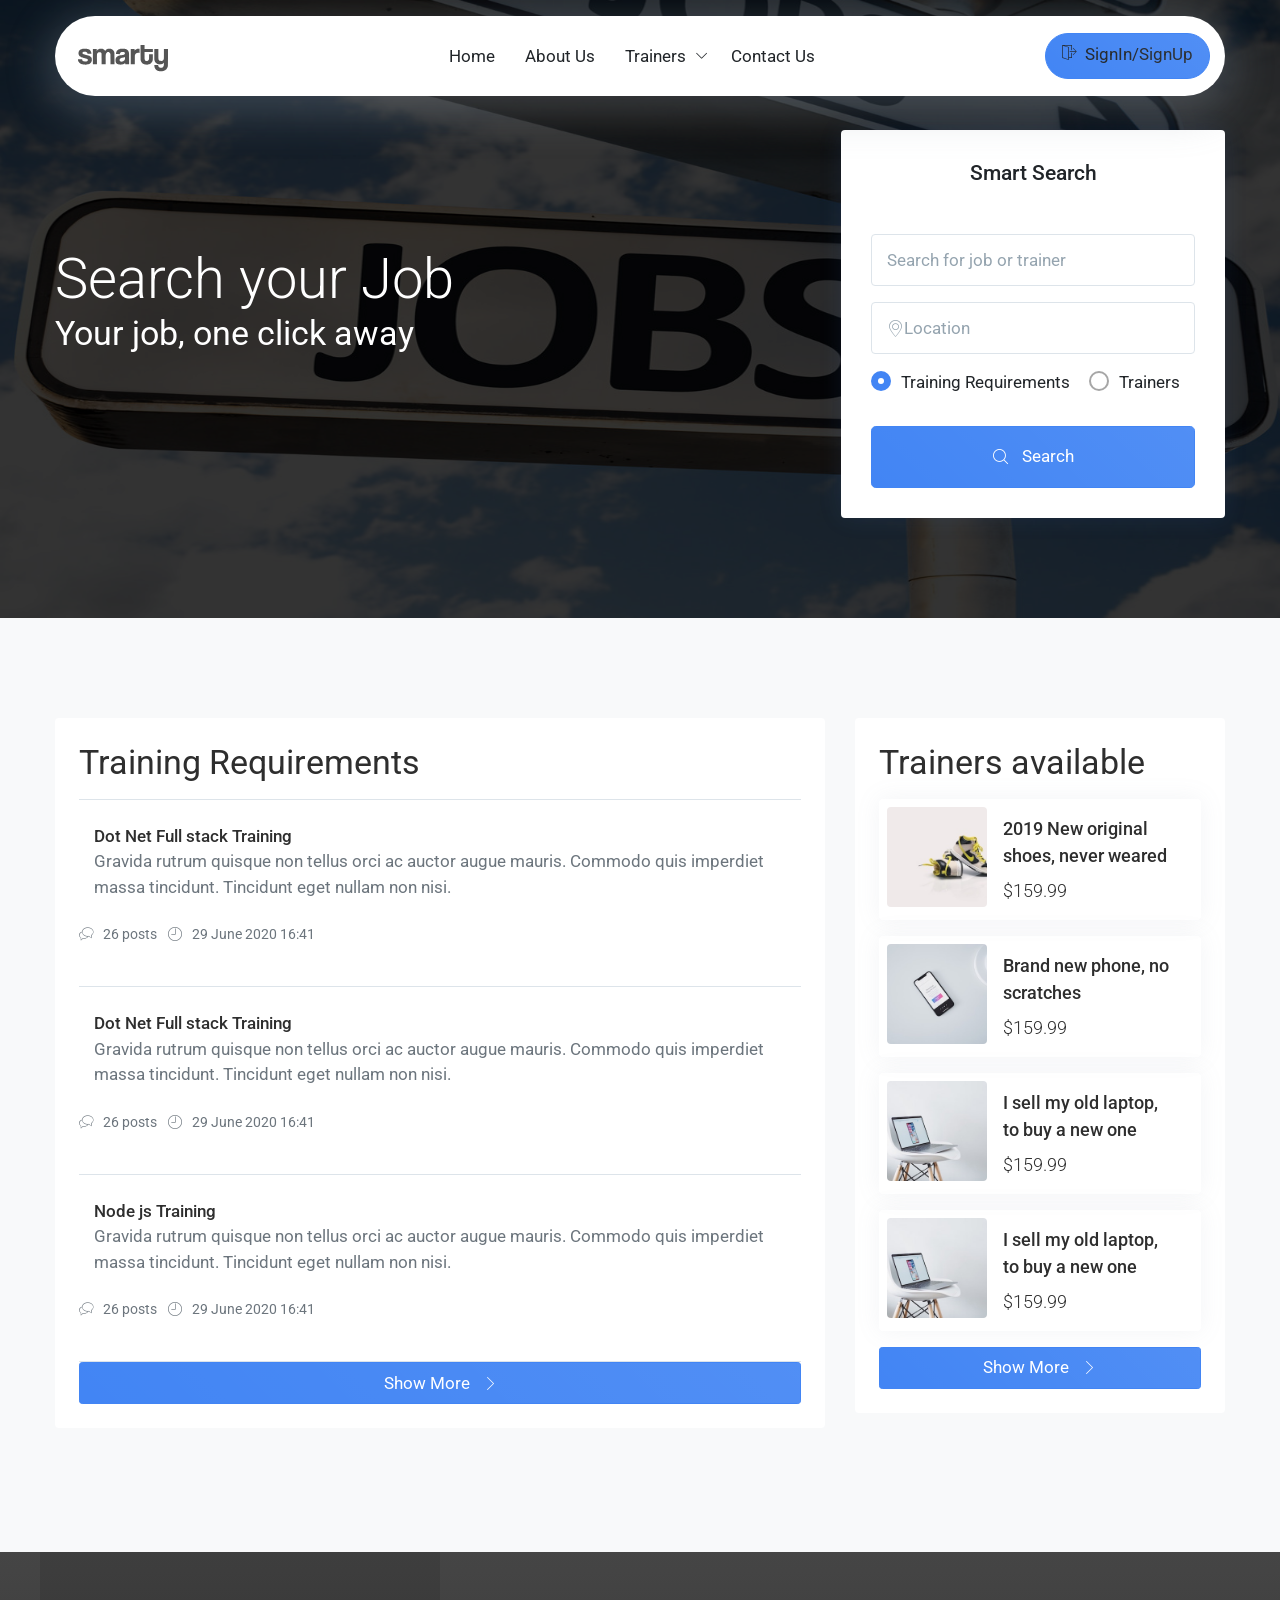
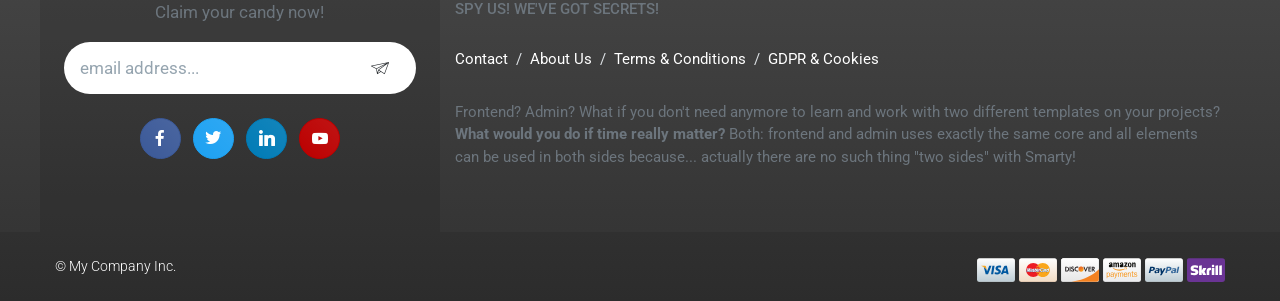
==== index.html @ b970d217 "First commit" ====
<!doctype html>
<html lang="en" xmlns="http://www.w3.org/1999/xhtml">
	<head>
		<title>Job_Portal</title>
		<meta name="description" content="...">

        <meta name="viewport" content="width=device-width, maximum-scale=5, initial-scale=1, user-scalable=0">
        <!--[if IE]><meta http-equiv='X-UA-Compatible' content='IE=edge,chrome=1'><![endif]-->

        <!-- up to 10% speed up for external res -->
        <link rel="dns-prefetch" href="https://fonts.googleapis.com/">
        <link rel="dns-prefetch" href="https://fonts.gstatic.com/">
        <link rel="preconnect" href="https://fonts.googleapis.com/">
        <link rel="preconnect" href="https://fonts.gstatic.com/">
        <!-- preloading icon font is helping to speed up a little bit -->
        <link rel="preload" href="assets/fonts/flaticon/Flaticon.woff2" as="font" type="font/woff2" crossorigin>

        <link rel="stylesheet" href="assets/css/core.min.css">
        <link rel="stylesheet" href="assets/css/vendor_bundle.min.css">
        <link rel="stylesheet" href="https://fonts.googleapis.com/css?family=Roboto:300,400,500,700&amp;display=swap">

		<!-- favicon -->
		<link rel="shortcut icon" href="favicon.ico">
		<link rel="apple-touch-icon" href="demo.files/logo/icon_512x512.png">

		<link rel="manifest" href="assets/images/manifest/manifest.json">
		<meta name="theme-color" content="#377dff">

		<!-- custom css  -->
		<link rel="stylesheet" href="style.css">

	</head>
	<body>
		<div id="wrapper">
					<!-- HEADER -->
					<header id="header" class="container position-relative shadow-xs">
						<div class="ml--15 mr--15 pl--15 pr--15 mt-3 row-pill position-absolute bg-white rounded left-0 right-0 shadow-xlg">

 							<!-- NAVBAR ---->
							<div class=" position-relative">
			
								<nav class="navbar navbar-expand-lg navbar-light justify-content-lg-between justify-content-md-inherit">
			
									<div class="align-items-start">
			
										<!-- mobile menu button : show -->
										<button class="navbar-toggler" type="button" data-toggle="collapse" data-target="#navbarMainNav" aria-controls="navbarMainNav" aria-expanded="false" aria-label="Toggle navigation">
											<svg width="25" viewBox="0 0 20 20">
												<path d="M 19.9876 1.998 L -0.0108 1.998 L -0.0108 -0.0019 L 19.9876 -0.0019 L 19.9876 1.998 Z"></path>
												<path d="M 19.9876 7.9979 L -0.0108 7.9979 L -0.0108 5.9979 L 19.9876 5.9979 L 19.9876 7.9979 Z"></path>
												<path d="M 19.9876 13.9977 L -0.0108 13.9977 L -0.0108 11.9978 L 19.9876 11.9978 L 19.9876 13.9977 Z"></path>
												<path d="M 19.9876 19.9976 L -0.0108 19.9976 L -0.0108 17.9976 L 19.9876 17.9976 L 19.9876 19.9976 Z"></path>
											</svg>
										</button>
										
								
			
										<!-- 
											Logo : height: 70px max
										-->
										<a class="navbar-brand pl-2" href="index.html">
											<img src="assets/images/logo/logo_dark.svg" width="90" height="70" alt="...">
										</a>
			
									</div>
			
			
			
			
									<!-- Menu -->
									<div class="collapse navbar-collapse navbar-animate-fadein justify-content-center" id="navbarMainNav">
			
			
										<!-- MOBILE MENU NAVBAR -->
										<div class="navbar-xs d-none"><!-- .sticky-top -->
			
											<!-- mobile menu button : close -->
											<button class="navbar-toggler pt-0" type="button" data-toggle="collapse" data-target="#navbarMainNav" aria-controls="navbarMainNav" aria-expanded="false" aria-label="Toggle navigation">
												<svg width="20" viewBox="0 0 20 20">
													<path d="M 20.7895 0.977 L 19.3752 -0.4364 L 10.081 8.8522 L 0.7869 -0.4364 L -0.6274 0.977 L 8.6668 10.2656 L -0.6274 19.5542 L 0.7869 20.9676 L 10.081 11.679 L 19.3752 20.9676 L 20.7895 19.5542 L 11.4953 10.2656 L 20.7895 0.977 Z"></path>
												</svg>
											</button>
			
											<!-- 
												Mobile Menu Logo 
												Logo : height: 70px max
											-->
											<a class="navbar-brand" href="index.html">
												<img src="assets/images/logo/logo_dark.svg" width="110" height="70" alt="...">
											</a>
										
											

										
										
			
										</div>
										<!-- /MOBILE MENU NAVBAR -->
			
			
			
										<!-- NAVIGATION -->
										<ul class="navbar-nav">
			
											<!-- home -->
											<li class="nav-item">
			
												<a class="nav-link" href="index.html">
													Home
												</a>
			
											</li>
			
											<!-- about -->
											<li class="nav-item">
			
												<a class="nav-link" href="niche.realestate-about.html">
													About Us
												</a>
			
											</li>
			
											<!-- pages -->
											<li class="nav-item dropdown">
			
												<a class="nav-link dropdown-toggle" href="#" data-toggle="dropdown" aria-haspopup="true" aria-expanded="false" id="mainNavFeatures">
													Trainers
												</a>
			
												<ul class="dropdown-menu dropdown-menu-clean dropdown-menu-hover" aria-labelledby="mainNavFeatures">
			
													<li class="dropdown-item">
														<a class="dropdown-link" href="niche.realestate-category.html">Category</a>
													</li>
			
													<li class="dropdown-item">
														<a class="dropdown-link" href="niche.realestate-item.html">Property View</a>
													</li>
			
												</ul>
			
											</li>
			
			
											<!-- about -->
											<li class="nav-item">
			
												<a class="nav-link" href="niche.realestate-contact.html">
													Contact Us
												</a>
			
											</li>
			
			
											<!-- social : mobile only (d-block d-sm-none)
											<li class="nav-item d-block d-sm-none text-center mb-4">
			
												<h3 class="h6 text-muted">Follow Us</h3>
			
												<a href="#!" class="btn btn-sm btn-facebook transition-hover-top mb-2 rounded-circle text-white" rel="noopener">
													<i class="fi fi-social-facebook"></i> 
												</a>
			
												<a href="#!" class="btn btn-sm btn-twitter transition-hover-top mb-2 rounded-circle text-white" rel="noopener">
													<i class="fi fi-social-twitter"></i> 
												</a>
			
												<a href="#!" class="btn btn-sm btn-linkedin transition-hover-top mb-2 rounded-circle text-white" rel="noopener">
													<i class="fi fi-social-linkedin"></i> 
												</a>
			
												<a href="#!" class="btn btn-sm btn-youtube transition-hover-top mb-2 rounded-circle text-white" rel="noopener">
													<i class="fi fi-social-youtube"></i> 
												</a>
			
											</li> -->
			
			
										</ul>
										<!-- /NAVIGATION -->
			
			
									</div>
								
									<ul class=" list-unstyled mb-0  d-flex align-items-end " id="asdf">
			
										<li class="nav-item dropdown">
								
												<a class="nav-link dropdown-toggle btn btn-sm btn-pill btn-primary  d-none d-lg-inline-block d-md-inline-block " type="button" data-toggle="dropdown"  aria-haspopup="true" aria-expanded="false"  id="loginorRegisterFeatures" >
													<span class="group-icon">
														<i class="fi fi-exit mr-2 pb-1 fs--15"></i>SignIn/SignUp

													</span> 	
												</a>
			
												<ul class="dropdown-menu dropdown-menu-invert  dropdown-menu-clean" aria-labelledby="loginorRegisterFeatures" >
			
													<li class="dropdown-item">
														<a class="dropdown-link js-ajax-modal" href="#"	data-href="_ajax/modal_signin_md.html"
														data-ajax-modal-size="modal-md"
														data-ajax-modal-centered="true"
														data-ajax-modal-backdrop="static">
														Login As Trainer</a>
													</li>
													<li class="dropdown-item">
														<a class="dropdown-link js-ajax-modal" href="#"	data-href="_ajax/modal_signin_md.html"
														data-ajax-modal-size="modal-md"
														data-ajax-modal-centered="true"
														data-ajax-modal-backdrop="static">
														Login </a>
													</li>
													<li class="dropdown-item">
														<a class="dropdown-link js-ajax-modal" href="#"	data-href="_ajax/modal_signin_md.html"
														data-ajax-modal-size="modal-md"
														data-ajax-modal-centered="true"
														data-ajax-modal-backdrop="static">
														Register</a>
													</li>
													<li class="dropdown-item">
														<a class="dropdown-link js-ajax-modal" href="#"	data-href="_ajax/modal_signin_md.html"
														data-ajax-modal-size="modal-md"
														data-ajax-modal-centered="true"
														data-ajax-modal-backdrop="static">
														Register as Trainer</a>
													</li>
			
								
			
												</ul>
			
										
											
			
										</li>
			
									</ul>

									<!-- OPTIONS -->
									<ul class=" d-none d-sm-none list-unstyled mb-0 d-flex justify-content-end mr-0">

										<li class=" mx-1 dropdown">

											<a href="#" aria-label="Account Options" id="dropdownAccountOptions" class="btn btn-sm rounded-circle btn-primary btn-soft-static shadow-none" data-toggle="dropdown" aria-expanded="false" aria-haspopup="true">
												<span class="group-icon">
													<i class="fi fi-user-male"></i>
													<i class="fi fi-close"></i>
												</span>
											</a>


							
											<div aria-labelledby="dropdownAccountOptions" class="prefix-link-icon prefix-icon-dot dropdown-menu dropdown-menu-clean dropdown-menu-invert dropdown-click-ignore p-0 mt--18 fs--15">
											
												
												
												<a class="dropdown-link js-ajax-modal dropdown-item text-truncate font-weight-light" href="#"	data-href="_ajax/modal_signin_md.html"
												data-ajax-modal-size="modal-md"
												data-ajax-modal-centered="true"
												data-ajax-modal-backdrop="static">
												Login As Trainer</a>
												<a class="dropdown-link js-ajax-modal dropdown-item text-truncate font-weight-light" href="#"	data-href="_ajax/modal_signin_md.html"
												data-ajax-modal-size="modal-md"
												data-ajax-modal-centered="true"
												data-ajax-modal-backdrop="static">
												Login </a>
												<a class="dropdown-link js-ajax-modal dropdown-item text-truncate font-weight-light" href="#"	data-href="_ajax/modal_signin_md.html"
												data-ajax-modal-size="modal-md"
												data-ajax-modal-centered="true"
												data-ajax-modal-backdrop="static">
												Register As Trainer</a>
												<a class="dropdown-link js-ajax-modal dropdown-item text-truncate font-weight-light" href="#"	data-href="_ajax/modal_signin_md.html"
												data-ajax-modal-size="modal-md"
												data-ajax-modal-centered="true"
												data-ajax-modal-backdrop="static">
												Register</a>
											
												<!-- <div class="dropdown-divider mb-0"></div>
												<a href="#!" title="Log Out" class="prefix-icon-ignore dropdown-footer dropdown-custom-ignore">
													<i class="fi fi-power float-start"></i>
													Signout
												</a> -->
											</div>

										</li>


									</ul>
									<!-- /OPTIONS -->
									
								
			
			
			
								
									

									
									

									
									
									<!-- OPTIONS -->
								
									<!-- /OPTIONS -->
									
			
			
			
								</nav>
			
							</div>
							<!-- /NAVBAR -->
						</div>
		
					</header>
					<!-- /HEADER -->
		
		
				
		
		
					<!-- COVER + SEARCH -->
					<section class="bg-theme-color-light overlay-dark overlay-opacity-8 lazy" id="bgimage"
						 data-background-image="jobportallandingpage.jpg">
						
						<div class="container"> 
		
							<div class="row text-center-md text-center-xs d-middle justify-content-start">
								
								<div class="col-12 col-lg-6  order-md-1 order-lg-1 mb-5 text-white" data-aos="fade-in" data-aos-delay="0" data-aos-offset="0">
		
									<!-- main title -->
									<h1 class="h2-xs display-4 pt--30 mb-0">
										<span class="d-inline-block">
		
										
		
										Search your Job
										</span>
									</h1>
									
									<!-- slogan -->
									<p class="h2 h5-xs font-weight-normal mb-0">
										Your job, one click away
									</p>
		
								</div>
		
								<div class="col-12 col-lg-6  order-md-2 order-lg-2 text-align-end align-items-start text-center-md text-center-xs" data-aos="fade-in" data-aos-delay="50" data-aos-offset="0">
		
									<div class="d-inline-block bg-white shadow-primary-xs rounded p--30 mt--30 p-4-xs w-70 max-w-450 text-align-start">
								
										<h2 class="h5 mb-5 	text-center">
											
											<span class="d-inline-block pl-2 pr-2">Smart Search</span>
										</h2>
		
										<form novalidate class="bs-validate" method="get" action="#">
		
											

											<div class="form-label-group mb-3">
												<input required id="search_for_jobortrainer" type="text" class="form-control" placeholder="Search for job or trainer">
												<label for="search_for_jobortrainer">Search for job or trainer</label>
											 </div>
											 <div class="form-label-group mb-3">
												<input required id="search_for_jobortrainer" type="text" class="form-control" placeholder="Search for job or trainer">
												<label for="search_for_jobortrainer"><i class="fi fi-pin"></i>Location</label>
											 </div>
											 <div class="clearfix mb-4">
												<label class="form-radio form-radio-primary">
													<input type="radio" name="s_type" value="1" checked>
													<i></i> Training Requirements
												</label>
		
												<label class="form-radio form-radio-primary">
													<input type="radio" name="s_type" value="2">
													<i></i> Trainers
												</label>
											</div>
									
		
											<!-- <div class="form-label-group mb-4">
												<select required id="s_location" class="form-control bs-select" data-live-search="true" title="No City Selected">
													<option value="">No City Selected</option>
													<option value="1">New York City</option>
													<option value="2">Washington, DC Area</option>
													<option value="3">Miami</option>
													<option value="4">Greater Boston</option>
													<option value="5">The Hamptons</option>
													<option value="6">Los Angeles &amp; Orange County</option>
													<option value="7">Santa Barbara &amp; Montecito</option>
													<option value="8">Aspen</option>
													<option value="9">San Francisco Bay Area</option>
												</select>
												<label for="s_location">Select a City,Country...</label>
											</div> -->
		
											
		
											
		
										
		
		
											<button type="submit" class="btn btn-block btn-lg btn-primary bg-gradient-primary-soft">
												<i class="fi fi-search"></i>
												Search
											</button>
										</form>
		
									</div>
									<!--
										To remember last tab, add:
										.nav-link.nav-link-remember
									-->



		
												
								</div>
		
							</div>
		
						</div>
		
					</section>	
					<!-- /COVER + SEARCH -->

						<!-- Forum / Comunity -->
					<section class="bg-light">
						<div class="container">

							<div class="row">

								<div class="mb-4 order-lg-1 col-12 col-lg-8">

									<div class="bg-white  p-4 rounded">

										<h2 class="h2 mb-3 text-dark font-weight-normal">
											Training Requirements
										</h2>
										<li class="dropdown-divider"></li>


										<!-- item -->
										<div class="clearfix border-bottom py-4">
											<div class="d-flex">

												

												<div class="col">
													<a href="forum-topic.html" class="h6 text-dark">
														Dot Net Full stack Training
													</a>

													<p>
														Gravida rutrum quisque non tellus orci ac auctor augue mauris. Commodo quis imperdiet massa tincidunt. Tincidunt eget nullam non nisi.
													</p>
												</div>

											</div>

											<ul class="list-inline mt-2 text-muted fs--14">
												<li class="list-inline-item">
													<i class="fi fi-chat float-start"></i> 26 posts 
												</li>
												<li class="list-inline-item">
													<i class="fi fi-time float-start"></i> 29 June 2020 16:41
												</li>
											</ul>
										</div>
										<!-- /item -->


										<!-- item -->
										<div class="clearfix border-bottom py-4">
											<div class="d-flex">

											

												<div class="col">
													<a href="forum-topic.html" class="h6 text-dark">
														Dot Net Full stack Training
													</a>

													<p>
														Gravida rutrum quisque non tellus orci ac auctor augue mauris. Commodo quis imperdiet massa tincidunt. Tincidunt eget nullam non nisi.
													</p>
													
												</div>

											</div>

											<ul class="list-inline mt-2 text-muted fs--14">
												<li class="list-inline-item">
													<i class="fi fi-chat float-start"></i> 26 posts 
												</li>
												<li class="list-inline-item">
													<i class="fi fi-time float-start"></i> 29 June 2020 16:41 
												</li>
											</ul>
										</div>
										<!-- /item -->
										<!-- item -->
										<div class="clearfix border-bottom py-4">
											<div class="d-flex">

											

												<div class="col">
													<a href="forum-topic.html" class="h6 text-dark">
														Node js Training
													</a>

													<p>
														Gravida rutrum quisque non tellus orci ac auctor augue mauris. Commodo quis imperdiet massa tincidunt. Tincidunt eget nullam non nisi.
													</p>
												</div>

											</div>

											<ul class="list-inline mt-2 text-muted fs--14">
												<li class="list-inline-item">
													<i class="fi fi-chat float-start"></i> 26 posts 
												</li>
												<li class="list-inline-item">
													<i class="fi fi-time float-start"></i> 29 June 2020 16:41 
												</li>
											</ul>
										</div>
										<!-- /item -->
										<div class="text-align-end">
											<a href="niche.classifieds-category.html" class="btn btn-block btn-primary btn-sm">
												<span>Show More</span>
												<i class="fi fi-arrow-end"></i>
											</a>
										</div>
									</div>

								</div>

								<div class=" order-lg-2 col-12 col-lg-4">
									<div class="bg-white p-4 rounded">
										<h2 class="h2 mb-3 text-dark font-weight-normal">
										 Trainers available
										</h2>
									
										<a href="niche.classifieds-item.html"
											class="d-flex p-2 mb-3 shadow-xs shadow-md-hover rounded text-decoration-none transition-hover-top transition-all-ease-250">
									
											<!-- image -->
											<div class="text-center bg-light w--100 h--100 rounded bg-cover lazy"
												data-background-image="demo.files/images/unsplash/products/thumb_330/barrett-ward-cOJgO4Zzs-w-unsplash-min.jpg">
											</div>
									
											<div class="col px-3">
									
												<p class="fs--18 pt-2 mb-2 font-weight-medium text-dark">
													2019 New original shoes, never weared
													<span class="d-block mt-2 text-dark font-weight-light fs--18">
														$159.99
													</span>
												</p>
									
											</div>
									
										</a>
									
									
										<a href="niche.classifieds-item.html"
											class="d-flex p-2 mb-3 shadow-xs shadow-md-hover rounded text-decoration-none transition-hover-top transition-all-ease-250">
									
											<!-- image -->
											<div class="text-center bg-light w--100 h--100 rounded bg-cover lazy"
												data-background-image="demo.files/images/unsplash/products/thumb_330/aidan-hancock-EwKkZu18HPo-unsplash-min.jpg">
											</div>
									
											<div class="col px-3">
									
												<p class="fs--18 pt-2 mb-2 font-weight-medium text-dark">
													Brand new phone, no scratches
													<span class="d-block mt-2 text-dark font-weight-light fs--18">
														$159.99
													</span>
												</p>
									
											</div>
									
										</a>
									
									
										<a href="niche.classifieds-item.html"
											class="d-flex p-2 mb-3 shadow-xs shadow-md-hover rounded text-decoration-none transition-hover-top transition-all-ease-250">
									
											<!-- image -->
											<div class="text-center bg-light w--100 h--100 rounded bg-cover lazy"
												data-background-image="demo.files/images/unsplash/products/thumb_330/aidan-hancock-UtzrcidfCsk-unsplash-min.jpg">
											</div>
									
											<div class="col px-3">
									
												<p class="fs--18 pt-2 mb-2 font-weight-medium text-dark">
													I sell my old laptop, to buy a new one
													<span class="d-block mt-2 text-dark font-weight-light fs--18">
														$159.99
													</span>
												</p>
									
											</div>
									
										</a>
										<a href="niche.classifieds-item.html"
											class="d-flex p-2 mb-3 shadow-xs shadow-md-hover rounded text-decoration-none transition-hover-top transition-all-ease-250">
									
											<!-- image -->
											<div class="text-center bg-light w--100 h--100 rounded bg-cover lazy"
												data-background-image="demo.files/images/unsplash/products/thumb_330/aidan-hancock-UtzrcidfCsk-unsplash-min.jpg">
											</div>
									
											<div class="col px-3">
									
												<p class="fs--18 pt-2 mb-2 font-weight-medium text-dark">
													I sell my old laptop, to buy a new one
													<span class="d-block mt-2 text-dark font-weight-light fs--18">
														$159.99
													</span>
												</p>
									
											</div>
									
										</a>
									
									
										<div class="text-align-end">
											<a href="niche.classifieds-category.html" class="btn btn-block btn-primary btn-sm">
												<span>Show More</span>
												<i class="fi fi-arrow-end"></i>
											</a>
										</div>
									</div>

								</div>

							</div>

						</div>
					</section>
			<!-- /Forum / Comunity -->




						<!-- Footer -->
			<footer id="footer" class="footer-dark">
				<div class="container">

					<div class="row">
						
						<div class="bg-distinct col-12 col-md-6 col-lg-4 text-center p-0 py-5">

							<!-- <div class="footer-svg-shape position-absolute absolute-top z-index-2 mt--n70 w-100 overflow-hidden pt--5">
								<svg viewBox="0 0 1440 28" fill="none" xmlns="http://www.w3.org/2000/svg" preserveAspectRatio="none">
									<path d="M0 28H1440C1440 28 1154 3.21961e-10 720 1.30487e-09C286 2.28777e-09 0 28 0 28Z"></path>
								</svg>
							</div> -->

							<form method="post" action="#subscribe_url" class="px-4"> 

								<input type="hidden" name="action" value="subscribe" tabindex="-1"> 
								
								<p id="btnAriaFooterFormTitle" class="text-muted">
									Claim your candy now!
								</p>
								
									
								<div class="input-group-over input-group-pill mb-4"> 
									
									<input required class="form-control b-0" name="subscriber_email" type="email" value="" placeholder="email address..." aria-label="email address...">
									
									<button type="submit" class="btn bg-transparent shadow-none" aria-label="subscribe" aria-labelledby="btnAriaFooterFormTitle"> 
										<i class="fi fi-send fs--18"></i> 
									</button>

								</div>


							</form>

							<div class="mt--12"> 

								<a href="#!" class="btn btn-sm btn-facebook transition-hover-top mb-2 rounded-circle" rel="noopener" aria-label="facebook page">
									<i class="fi fi-social-facebook"></i> 
								</a>

								<a href="#!" class="btn btn-sm btn-twitter transition-hover-top mb-2 rounded-circle" rel="noopener" aria-label="twitter page">
									<i class="fi fi-social-twitter"></i> 
								</a>

								<a href="#!" class="btn btn-sm btn-linkedin transition-hover-top mb-2 rounded-circle" rel="noopener" aria-label="linkedin page">
									<i class="fi fi-social-linkedin"></i> 
								</a>

								<a href="#!" class="btn btn-sm btn-youtube transition-hover-top mb-2 rounded-circle" rel="noopener" aria-label="youtube page">
									<i class="fi fi-social-youtube"></i> 
								</a>

							</div>

						</div>


						<div class="col-12 col-md-6 col-lg-8 py-5 fs--15 text-center-xs">

							<h3 class="fs--15 text-muted">SPY US! WE'VE GOT SECRETS!</h3>

							<ul class="mt--30 mb-0 breadcrumb bg-transparent p-0 block-xs"> 
								<li class="breadcrumb-item"><a href="contact-1.html">Contact</a></li> 
								<li class="breadcrumb-item"><a href="about-us-1.html">About Us</a></li> 
								<li class="breadcrumb-item"><a href="page-terms-and-conditions.html">Terms &amp; Conditions</a></li> 
								<li class="breadcrumb-item"><a href="page-cookie.html">GDPR &amp; Cookies</a></li> 
							</ul>

							<div class="text-muted mt--30">
								<p>
									Frontend? Admin? What if you don't need anymore to learn and work with two different templates on your projects? 
									<b>What would you do if time really matter?</b> Both: frontend and admin uses exactly the same core and all elements can be used in both sides because... actually there are no such thing "two sides" with Smarty!
								</p>
							</div>

						</div>

					</div>

				</div>

				<div class="bg-distinct py-3 clearfix">

					<div class="container clearfix font-weight-light text-center-xs">

						<div class="fs--14 py-2 float-start float-none-xs m-0-xs">
							&copy; My Company Inc.
						</div>

						<ul class="list-inline mb-0 mt-2 float-end float-none-xs m-0-xs"> 
							<li class="list-inline-item m-0"> 
								<img width="38" height="24" class="lazy" data-src="assets/images/credit_card/visa.svg" src="[data-uri]" alt="visa credit card icon">
							</li> 

							<li class="list-inline-item m-0"> 
								<img width="38" height="24" class="lazy" data-src="assets/images/credit_card/mastercard.svg" src="[data-uri]" alt="mastercard credit card icon">
							</li> 

							<li class="list-inline-item m-0"> 
								<img width="38" height="24" class="lazy" data-src="assets/images/credit_card/discover.svg" src="[data-uri]" alt="discover credit card icon">
							</li>

							<li class="list-inline-item m-0"> 
								<img width="38" height="24" class="lazy" data-src="assets/images/credit_card/amazon.svg" src="[data-uri]" alt="amazon credit card icon">
							</li>
							
							<li class="list-inline-item m-0"> 
								<img width="38" height="24" class="lazy" data-src="assets/images/credit_card/paypal.svg" src="[data-uri]" alt="paypal credit card icon">
							</li>

							<li class="list-inline-item m-0"> 
								<img width="38" height="24" class="lazy" data-src="assets/images/credit_card/skrill.svg" src="[data-uri]" alt="skrill credit card icon">
							</li>

							<!-- more vendors on assets/images/credit_card/ -->

						</ul>

					</div>
				</div>

			</footer>
			<!-- /Footer -->
		</div>
	


		<script src="assets/js/core.min.js"></script>

	</body>
</html>
---- style.css ----
.nav-tab-color{
    color: white;
  
    
}
.nav-tab-color:hover{
    color: white;
    
}
/* .nav-tabs .nav-item{
    width:50% ;
} */
#bgimage{
    width: 100%;
    background-size: 100% 100%;
}
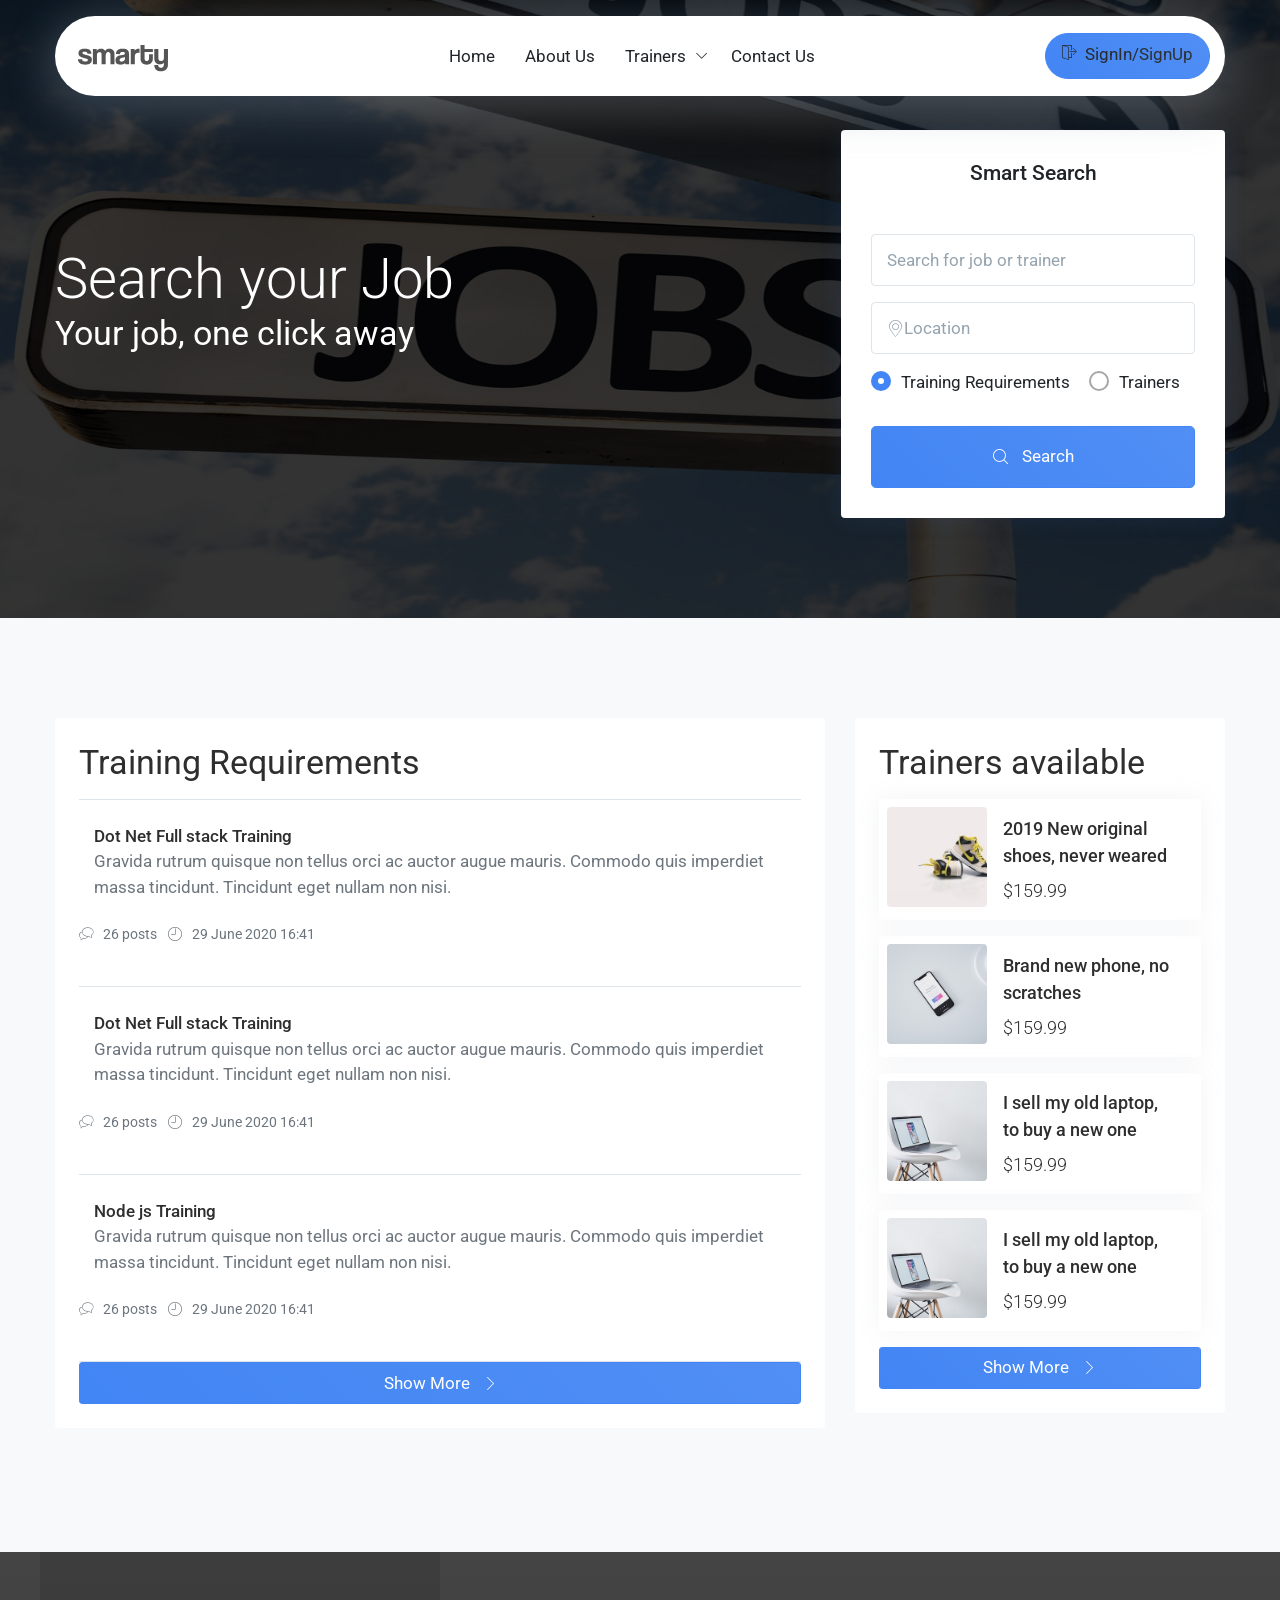
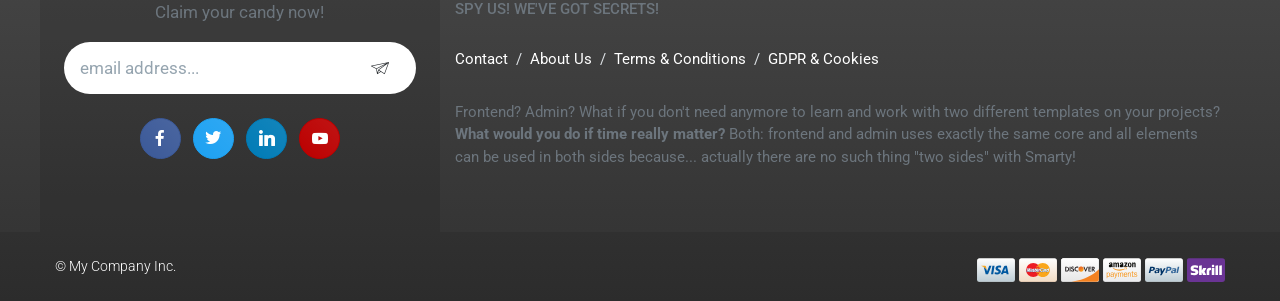
==== commit 642940f4: "# to login trainer" ====
--- a/index.html
+++ b/index.html
@@ -253,7 +253,7 @@
 											
 												
 												
-												<a class="dropdown-link js-ajax-modal dropdown-item text-truncate font-weight-light" href="#"	data-href="_ajax/modal_signin_md.html"
+												<a class="dropdown-link js-ajax-modal dropdown-item text-truncate font-weight-light" href="#"	data-href="#"
 												data-ajax-modal-size="modal-md"
 												data-ajax-modal-centered="true"
 												data-ajax-modal-backdrop="static">
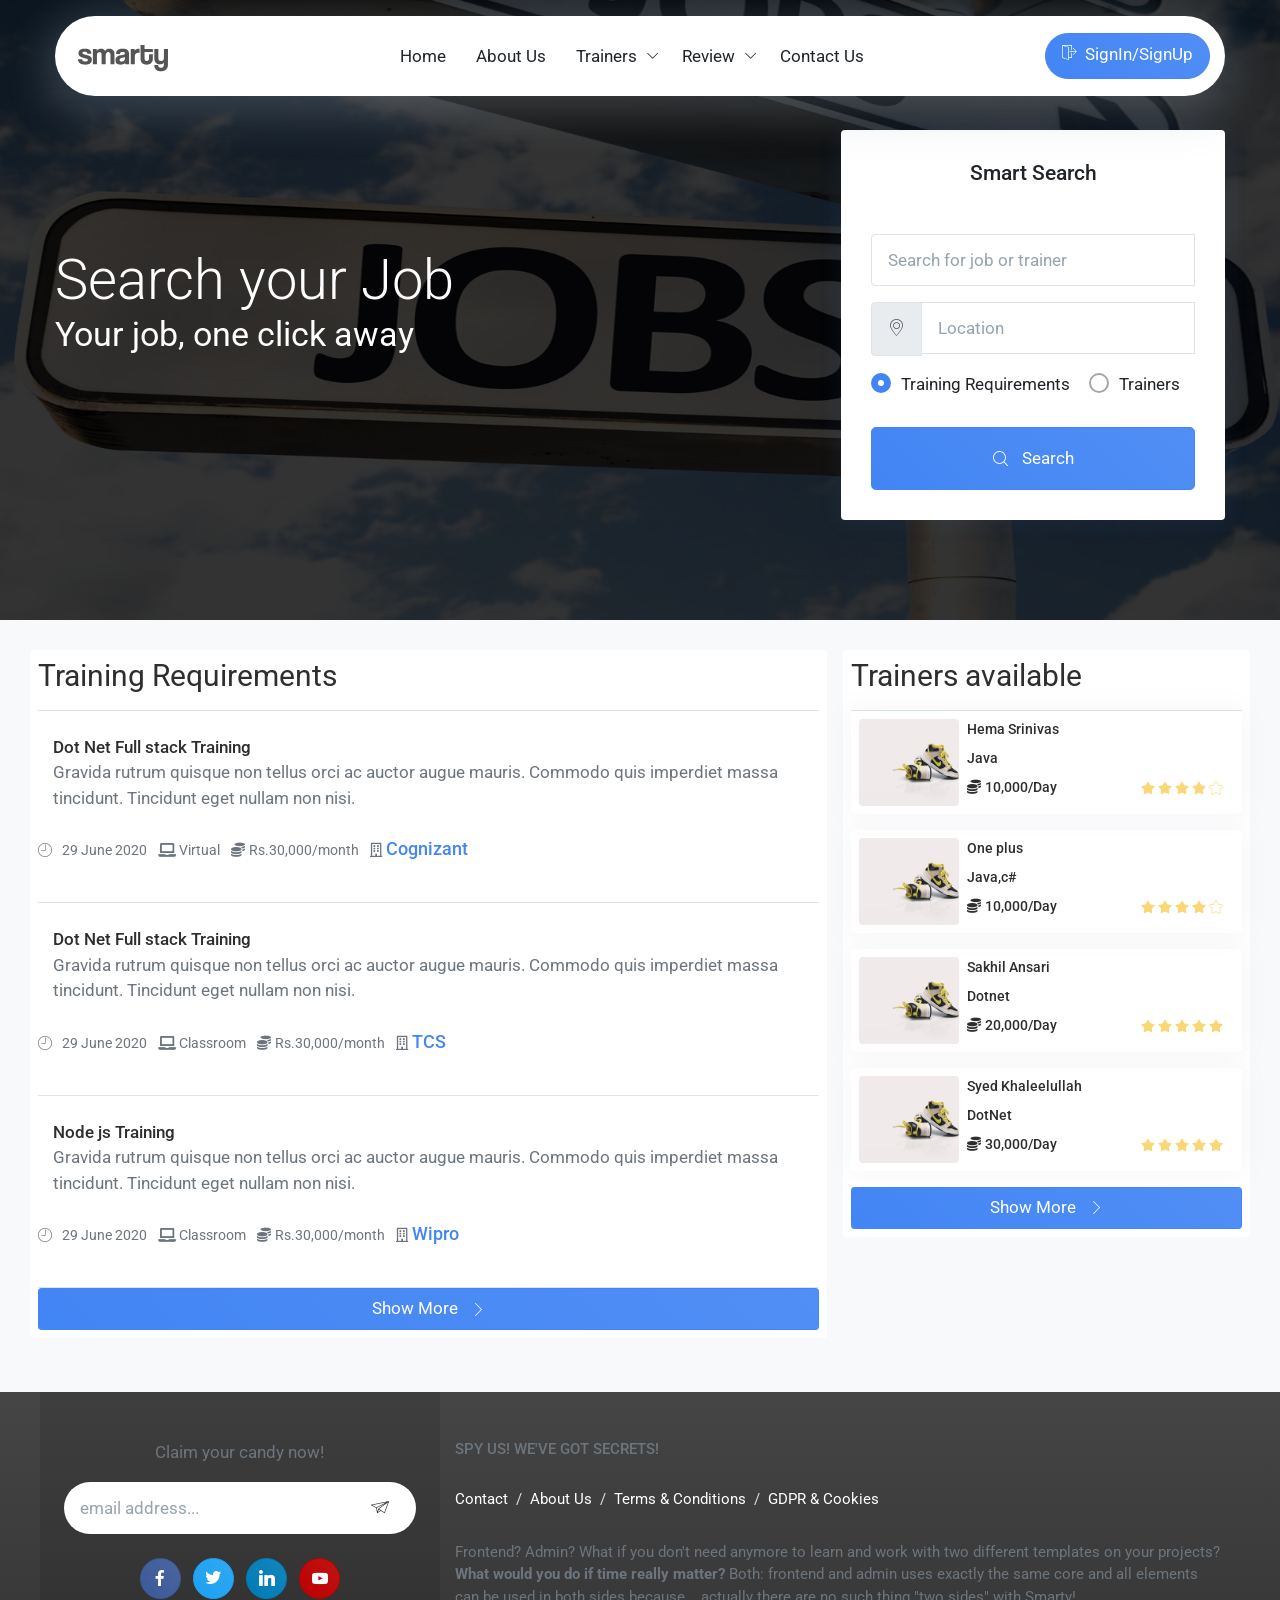
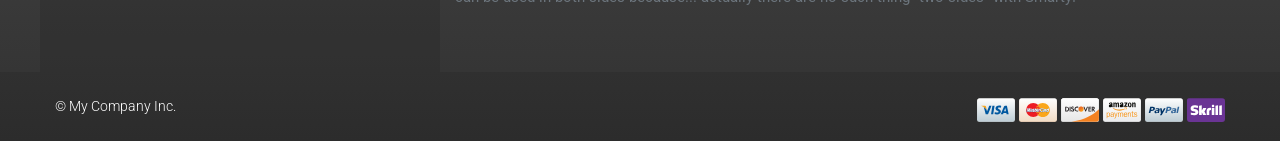
==== commit cb0ce8d6: "modified" ====
--- a/index.html
+++ b/index.html
@@ -11,7 +11,8 @@
         <link rel="dns-prefetch" href="https://fonts.googleapis.com/">
         <link rel="dns-prefetch" href="https://fonts.gstatic.com/">
         <link rel="preconnect" href="https://fonts.googleapis.com/">
-        <link rel="preconnect" href="https://fonts.gstatic.com/">
+		<link rel="preconnect" href="https://fonts.gstatic.com/">
+		<link rel="stylesheet" href="https://cdnjs.cloudflare.com/ajax/libs/font-awesome/5.15.1/css/all.min.css" integrity="sha512-+4zCK9k+qNFUR5X+cKL9EIR+ZOhtIloNl9GIKS57V1MyNsYpYcUrUeQc9vNfzsWfV28IaLL3i96P9sdNyeRssA==" crossorigin="anonymous" />
         <!-- preloading icon font is helping to speed up a little bit -->
         <link rel="preload" href="assets/fonts/flaticon/Flaticon.woff2" as="font" type="font/woff2" crossorigin>
 
@@ -140,6 +141,26 @@
 												</ul>
 			
 											</li>
+
+											<li class="nav-item dropdown">
+			
+												<a class="nav-link dropdown-toggle" href="#" data-toggle="dropdown" aria-haspopup="true" aria-expanded="false" id="mainNavFeatures">
+													Review
+												</a>
+			
+												<ul class="dropdown-menu dropdown-menu-clean dropdown-menu-hover" aria-labelledby="mainNavFeatures">
+			
+													<li class="dropdown-item">
+														<a class="dropdown-link" href="niche.realestate-category.html">Company review</a>
+													</li>
+			
+													<li class="dropdown-item">
+														<a class="dropdown-link" href="niche.realestate-item.html">Trainer reviews</a>
+													</li>
+			
+												</ul>
+			
+											</li>
 			
 			
 											<!-- about -->
@@ -152,28 +173,7 @@
 											</li>
 			
 			
-											<!-- social : mobile only (d-block d-sm-none)
-											<li class="nav-item d-block d-sm-none text-center mb-4">
-			
-												<h3 class="h6 text-muted">Follow Us</h3>
-			
-												<a href="#!" class="btn btn-sm btn-facebook transition-hover-top mb-2 rounded-circle text-white" rel="noopener">
-													<i class="fi fi-social-facebook"></i> 
-												</a>
-			
-												<a href="#!" class="btn btn-sm btn-twitter transition-hover-top mb-2 rounded-circle text-white" rel="noopener">
-													<i class="fi fi-social-twitter"></i> 
-												</a>
-			
-												<a href="#!" class="btn btn-sm btn-linkedin transition-hover-top mb-2 rounded-circle text-white" rel="noopener">
-													<i class="fi fi-social-linkedin"></i> 
-												</a>
-			
-												<a href="#!" class="btn btn-sm btn-youtube transition-hover-top mb-2 rounded-circle text-white" rel="noopener">
-													<i class="fi fi-social-youtube"></i> 
-												</a>
-			
-											</li> -->
+						
 			
 			
 										</ul>
@@ -186,7 +186,7 @@
 			
 										<li class="nav-item dropdown">
 								
-												<a class="nav-link dropdown-toggle btn btn-sm btn-pill btn-primary  d-none d-lg-inline-block d-md-inline-block " type="button" data-toggle="dropdown"  aria-haspopup="true" aria-expanded="false"  id="loginorRegisterFeatures" >
+												<a class="nav-link dropdown-toggle btn btn-sm btn-pill btn-primary text-white  d-none d-lg-inline-block d-md-inline-block " type="button" data-toggle="dropdown"  aria-haspopup="true" aria-expanded="false"  id="loginorRegisterFeatures" >
 													<span class="group-icon">
 														<i class="fi fi-exit mr-2 pb-1 fs--15"></i>SignIn/SignUp
 
@@ -320,7 +320,7 @@
 		
 		
 					<!-- COVER + SEARCH -->
-					<section class="bg-theme-color-light overlay-dark overlay-opacity-8 lazy" id="bgimage"
+					<section class="bg-theme-color-light overlay-dark overlay-opacity-8 lazy " id="bgimage"
 						 data-background-image="jobportallandingpage.jpg">
 						
 						<div class="container"> 
@@ -356,59 +356,38 @@
 										</h2>
 		
 										<form novalidate class="bs-validate" method="get" action="#">
-		
-											
-
-											<div class="form-label-group mb-3">
-												<input required id="search_for_jobortrainer" type="text" class="form-control" placeholder="Search for job or trainer">
-												<label for="search_for_jobortrainer">Search for job or trainer</label>
-											 </div>
-											 <div class="form-label-group mb-3">
-												<input required id="search_for_jobortrainer" type="text" class="form-control" placeholder="Search for job or trainer">
-												<label for="search_for_jobortrainer"><i class="fi fi-pin"></i>Location</label>
-											 </div>
-											 <div class="clearfix mb-4">
+										
+										
+											<div class="input-group  mb-3">
+												<input required id="search_for_jobortrainer" type="text" class="form-control"
+													placeholder="Search for job or trainer">
+												<label for="search_for_Location"></label>
+											</div>
+											<div class="input-group  mb-3">
+												<div class="input-group-prepend">
+													<span class="input-group-text"><i class="fi fi-pin"></i></span>
+												</div>
+												<input required id="search_for_Location" type="text" class="form-control" placeholder="Location">
+												<label for="search_for_Location"></label>
+											</div>
+											<div class="clearfix mb-4">
 												<label class="form-radio form-radio-primary">
 													<input type="radio" name="s_type" value="1" checked>
 													<i></i> Training Requirements
 												</label>
-		
+										
 												<label class="form-radio form-radio-primary">
 													<input type="radio" name="s_type" value="2">
 													<i></i> Trainers
 												</label>
 											</div>
-									
-		
-											<!-- <div class="form-label-group mb-4">
-												<select required id="s_location" class="form-control bs-select" data-live-search="true" title="No City Selected">
-													<option value="">No City Selected</option>
-													<option value="1">New York City</option>
-													<option value="2">Washington, DC Area</option>
-													<option value="3">Miami</option>
-													<option value="4">Greater Boston</option>
-													<option value="5">The Hamptons</option>
-													<option value="6">Los Angeles &amp; Orange County</option>
-													<option value="7">Santa Barbara &amp; Montecito</option>
-													<option value="8">Aspen</option>
-													<option value="9">San Francisco Bay Area</option>
-												</select>
-												<label for="s_location">Select a City,Country...</label>
-											</div> -->
-		
-											
-		
-											
-		
-										
-		
-		
+										
+										
 											<button type="submit" class="btn btn-block btn-lg btn-primary bg-gradient-primary-soft">
 												<i class="fi fi-search"></i>
 												Search
 											</button>
 										</form>
-		
 									</div>
 									<!--
 										To remember last tab, add:
@@ -429,16 +408,16 @@
 					<!-- /COVER + SEARCH -->
 
 						<!-- Forum / Comunity -->
-					<section class="bg-light">
-						<div class="container">
-
-							<div class="row">
-
-								<div class="mb-4 order-lg-1 col-12 col-lg-8">
-
-									<div class="bg-white  p-4 rounded">
-
-										<h2 class="h2 mb-3 text-dark font-weight-normal">
+					<section class="bg-light p--30">
+						<div class="container-fluid">
+
+							<div class="row ">
+
+								<div class="mb-4 p-0 pr-3 col-12 col-lg-8">
+
+									<div class="bg-white  p-2 rounded">
+
+										<h2 class="h3 mb-3 text-dark font-weight-normal">
 											Training Requirements
 										</h2>
 										<li class="dropdown-divider"></li>
@@ -462,12 +441,19 @@
 
 											</div>
 
-											<ul class="list-inline mt-2 text-muted fs--14">
-												<li class="list-inline-item">
-													<i class="fi fi-chat float-start"></i> 26 posts 
-												</li>
-												<li class="list-inline-item">
-													<i class="fi fi-time float-start"></i> 29 June 2020 16:41
+											<ul class="list-inline  mt-2 text-muted fs--14">
+											
+												<li class="list-inline-item">
+													<i class="fi fi-time float-start"></i> 29 June 2020
+												</li>
+												<li class="list-inline-item">
+													<i class="fa fa-laptop" aria-hidden="true"></i> Virtual
+												</li>
+												<li class="list-inline-item">
+													<i class="fas fa-coins mr-1" aria-hidden="true"></i>Rs.30,000/month
+												</li>
+												<li class="list-inline-item">
+													<i class="far fa-building mr-1"></i><a href="#" class=" font-weight-medium fs--18">Cognizant</a>
 												</li>
 											</ul>
 										</div>
@@ -495,10 +481,16 @@
 
 											<ul class="list-inline mt-2 text-muted fs--14">
 												<li class="list-inline-item">
-													<i class="fi fi-chat float-start"></i> 26 posts 
-												</li>
-												<li class="list-inline-item">
-													<i class="fi fi-time float-start"></i> 29 June 2020 16:41 
+													<i class="fi fi-time float-start"></i> 29 June 2020
+												</li>
+												<li class="list-inline-item">
+													<i class="fa fa-laptop" aria-hidden="true"></i> Classroom
+												</li>
+												<li class="list-inline-item">
+													<i class="fas fa-coins mr-1" aria-hidden="true"></i>Rs.30,000/month
+												</li>
+												<li class="list-inline-item">
+													<i class="far fa-building mr-1"></i><a href="#" class=" font-weight-medium fs--18">TCS</a>
 												</li>
 											</ul>
 										</div>
@@ -523,10 +515,16 @@
 
 											<ul class="list-inline mt-2 text-muted fs--14">
 												<li class="list-inline-item">
-													<i class="fi fi-chat float-start"></i> 26 posts 
-												</li>
-												<li class="list-inline-item">
-													<i class="fi fi-time float-start"></i> 29 June 2020 16:41 
+													<i class="fi fi-time float-start"></i> 29 June 2020
+												</li>
+												<li class="list-inline-item">
+													<i class="fa fa-laptop" aria-hidden="true"></i> Classroom
+												</li>
+												<li class="list-inline-item">
+													<i class="fas fa-coins mr-1" aria-hidden="true"></i>Rs.30,000/month
+												</li>
+												<li class="list-inline-item">
+													<i class="far fa-building mr-1"></i><a href="#" class=" font-weight-medium fs--18">Wipro</a>
 												</li>
 											</ul>
 										</div>
@@ -541,96 +539,136 @@
 
 								</div>
 
-								<div class=" order-lg-2 col-12 col-lg-4">
-									<div class="bg-white p-4 rounded">
-										<h2 class="h2 mb-3 text-dark font-weight-normal">
+								<div class="  p-0 col-12 col-lg-4">
+									<div class="bg-white p-2 rounded">
+										<h2 class="h3 mb-3 text-dark font-weight-normal">
 										 Trainers available
 										</h2>
-									
+										<li class="dropdown-divider"></li>
 										<a href="niche.classifieds-item.html"
 											class="d-flex p-2 mb-3 shadow-xs shadow-md-hover rounded text-decoration-none transition-hover-top transition-all-ease-250">
 									
 											<!-- image -->
-											<div class="text-center bg-light w--100 h--100 rounded bg-cover lazy"
+											<div class="text-center bg-light w--100 h--110 rounded bg-cover lazy"
 												data-background-image="demo.files/images/unsplash/products/thumb_330/barrett-ward-cOJgO4Zzs-w-unsplash-min.jpg">
 											</div>
 									
-											<div class="col px-3">
-									
-												<p class="fs--18 pt-2 mb-2 font-weight-medium text-dark">
-													2019 New original shoes, never weared
-													<span class="d-block mt-2 text-dark font-weight-light fs--18">
-														$159.99
-													</span>
+											<div class="col px-2">
+									
+												<p class="fs--14  mb-2 font-weight-medium text-dark">
+													Hema Srinivas
+												
+													
 												</p>
-									
-											</div>
-									
-										</a>
-									
-									
-										<a href="niche.classifieds-item.html"
-											class="d-flex p-2 mb-3 shadow-xs shadow-md-hover rounded text-decoration-none transition-hover-top transition-all-ease-250">
-									
-											<!-- image -->
-											<div class="text-center bg-light w--100 h--100 rounded bg-cover lazy"
-												data-background-image="demo.files/images/unsplash/products/thumb_330/aidan-hancock-EwKkZu18HPo-unsplash-min.jpg">
-											</div>
-									
-											<div class="col px-3">
-									
-												<p class="fs--18 pt-2 mb-2 font-weight-medium text-dark">
-													Brand new phone, no scratches
-													<span class="d-block mt-2 text-dark font-weight-light fs--18">
-														$159.99
-													</span>
+												<p class="fs--14  mb-2 font-weight-medium text-dark">
+													Java
+													
 												</p>
-									
-											</div>
-									
-										</a>
-									
-									
-										<a href="niche.classifieds-item.html"
-											class="d-flex p-2 mb-3 shadow-xs shadow-md-hover rounded text-decoration-none transition-hover-top transition-all-ease-250">
-									
-											<!-- image -->
-											<div class="text-center bg-light w--100 h--100 rounded bg-cover lazy"
-												data-background-image="demo.files/images/unsplash/products/thumb_330/aidan-hancock-UtzrcidfCsk-unsplash-min.jpg">
-											</div>
-									
-											<div class="col px-3">
-									
-												<p class="fs--18 pt-2 mb-2 font-weight-medium text-dark">
-													I sell my old laptop, to buy a new one
-													<span class="d-block mt-2 text-dark font-weight-light fs--18">
-														$159.99
-													</span>
+												<p class="fs--14  mb-2 font-weight-medium text-dark">
+													<i class="fas fa-coins mr-1" aria-hidden="true"></i>10,000/Day
+													<span class="rating-4  float-end m-0 float-none-xs text-warning fs--14 mt-1"></span>
+													
 												</p>
+											
+
 									
 											</div>
 									
 										</a>
 										<a href="niche.classifieds-item.html"
-											class="d-flex p-2 mb-3 shadow-xs shadow-md-hover rounded text-decoration-none transition-hover-top transition-all-ease-250">
-									
-											<!-- image -->
-											<div class="text-center bg-light w--100 h--100 rounded bg-cover lazy"
-												data-background-image="demo.files/images/unsplash/products/thumb_330/aidan-hancock-UtzrcidfCsk-unsplash-min.jpg">
-											</div>
-									
-											<div class="col px-3">
-									
-												<p class="fs--18 pt-2 mb-2 font-weight-medium text-dark">
-													I sell my old laptop, to buy a new one
-													<span class="d-block mt-2 text-dark font-weight-light fs--18">
-														$159.99
-													</span>
-												</p>
-									
-											</div>
-									
-										</a>
+										class="d-flex p-2 mb-3 shadow-xs shadow-md-hover rounded text-decoration-none transition-hover-top transition-all-ease-250">
+								
+										<!-- image -->
+										<div class="text-center bg-light w--100 h--110 rounded bg-cover lazy"
+											data-background-image="demo.files/images/unsplash/products/thumb_330/barrett-ward-cOJgO4Zzs-w-unsplash-min.jpg">
+										</div>
+								
+										<div class="col px-2">
+								
+											<p class="fs--14  mb-2 font-weight-medium text-dark">
+												One plus
+											
+												
+											</p>
+											<p class="fs--14  mb-2 font-weight-medium text-dark">
+												Java,c#
+												
+											</p>
+											<p class="fs--14  mb-2 font-weight-medium text-dark">
+												<i class="fas fa-coins mr-1" aria-hidden="true"></i>10,000/Day
+												<span class="rating-4 float-end m-0 float-none-xs text-warning fs--14 mt-1"></span>
+												
+											</p>
+										
+
+								
+										</div>
+								
+									</a>
+									<a href="niche.classifieds-item.html"
+									class="d-flex p-2 mb-3 shadow-xs shadow-md-hover rounded text-decoration-none transition-hover-top transition-all-ease-250">
+							
+									<!-- image -->
+									<div class="text-center bg-light w--100 h--110 rounded bg-cover lazy"
+										data-background-image="demo.files/images/unsplash/products/thumb_330/barrett-ward-cOJgO4Zzs-w-unsplash-min.jpg">
+									</div>
+							
+									<div class="col px-2">
+							
+										<p class="fs--14  mb-2 font-weight-medium text-dark">
+											Sakhil Ansari
+										
+											
+										</p>
+										<p class="fs--14  mb-2 font-weight-medium text-dark">
+											Dotnet
+											
+										</p>
+										<p class="fs--14  mb-2 font-weight-medium text-dark">
+											<i class="fas fa-coins mr-1" aria-hidden="true"></i>20,000/Day
+											<span class="rating-5 float-end m-0 float-none-xs text-warning fs--14 mt-1"></span>
+											
+										</p>
+									
+
+							
+									</div>
+							
+								</a>
+								<a href="niche.classifieds-item.html"
+								class="d-flex p-2 mb-3 shadow-xs shadow-md-hover rounded text-decoration-none transition-hover-top transition-all-ease-250">
+						
+								<!-- image -->
+								<div class="text-center bg-light w--100 h--110 rounded bg-cover lazy"
+									data-background-image="demo.files/images/unsplash/products/thumb_330/barrett-ward-cOJgO4Zzs-w-unsplash-min.jpg">
+								</div>
+						
+								<div class="col px-2">
+						
+									<p class="fs--14  mb-2 font-weight-medium text-dark">
+										Syed Khaleelullah
+									
+										
+									</p>
+									<p class="fs--14  mb-2 font-weight-medium text-dark">
+										DotNet
+										
+									</p>
+									<p class="fs--14  mb-2 font-weight-medium text-dark">
+										<i class="fas fa-coins mr-1" aria-hidden="true"></i>30,000/Day
+										<span class="rating-5 float-end m-0 float-none-xs text-warning fs--14 mt-1"></span>
+										
+									</p>
+								
+
+						
+								</div>
+						
+							</a>
+						
+									
+									
+									
 									
 									
 										<div class="text-align-end">
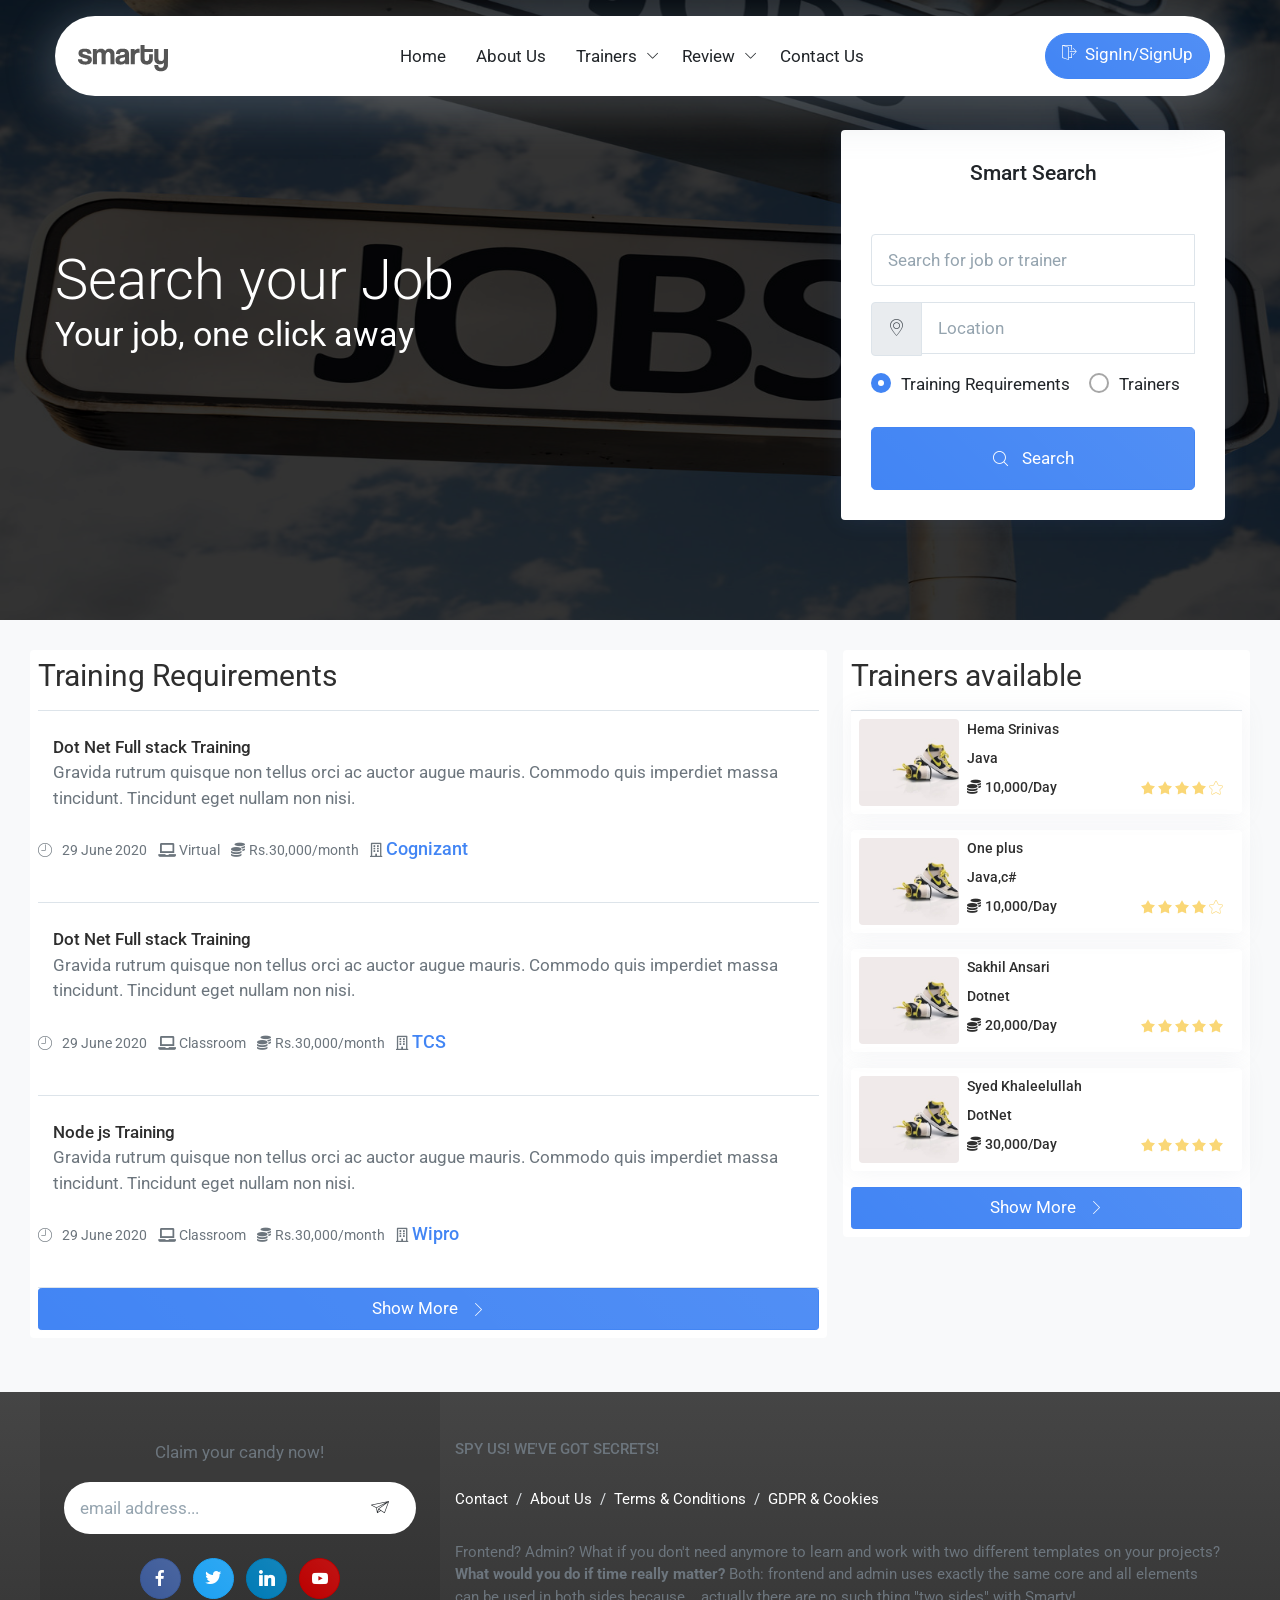
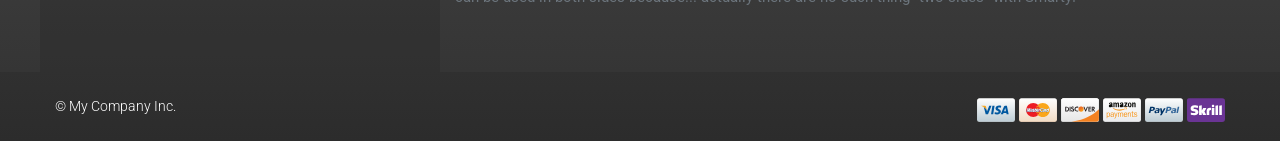
==== commit ba2520a5: "removed account icon" ====
--- a/index.html
+++ b/index.html
@@ -235,57 +235,7 @@
 			
 									</ul>
 
-									<!-- OPTIONS -->
-									<ul class=" d-none d-sm-none list-unstyled mb-0 d-flex justify-content-end mr-0">
-
-										<li class=" mx-1 dropdown">
-
-											<a href="#" aria-label="Account Options" id="dropdownAccountOptions" class="btn btn-sm rounded-circle btn-primary btn-soft-static shadow-none" data-toggle="dropdown" aria-expanded="false" aria-haspopup="true">
-												<span class="group-icon">
-													<i class="fi fi-user-male"></i>
-													<i class="fi fi-close"></i>
-												</span>
-											</a>
-
-
-							
-											<div aria-labelledby="dropdownAccountOptions" class="prefix-link-icon prefix-icon-dot dropdown-menu dropdown-menu-clean dropdown-menu-invert dropdown-click-ignore p-0 mt--18 fs--15">
-											
-												
-												
-												<a class="dropdown-link js-ajax-modal dropdown-item text-truncate font-weight-light" href="#"	data-href="#"
-												data-ajax-modal-size="modal-md"
-												data-ajax-modal-centered="true"
-												data-ajax-modal-backdrop="static">
-												Login As Trainer</a>
-												<a class="dropdown-link js-ajax-modal dropdown-item text-truncate font-weight-light" href="#"	data-href="_ajax/modal_signin_md.html"
-												data-ajax-modal-size="modal-md"
-												data-ajax-modal-centered="true"
-												data-ajax-modal-backdrop="static">
-												Login </a>
-												<a class="dropdown-link js-ajax-modal dropdown-item text-truncate font-weight-light" href="#"	data-href="_ajax/modal_signin_md.html"
-												data-ajax-modal-size="modal-md"
-												data-ajax-modal-centered="true"
-												data-ajax-modal-backdrop="static">
-												Register As Trainer</a>
-												<a class="dropdown-link js-ajax-modal dropdown-item text-truncate font-weight-light" href="#"	data-href="_ajax/modal_signin_md.html"
-												data-ajax-modal-size="modal-md"
-												data-ajax-modal-centered="true"
-												data-ajax-modal-backdrop="static">
-												Register</a>
-											
-												<!-- <div class="dropdown-divider mb-0"></div>
-												<a href="#!" title="Log Out" class="prefix-icon-ignore dropdown-footer dropdown-custom-ignore">
-													<i class="fi fi-power float-start"></i>
-													Signout
-												</a> -->
-											</div>
-
-										</li>
-
-
-									</ul>
-									<!-- /OPTIONS -->
+								
 									
 								
 			
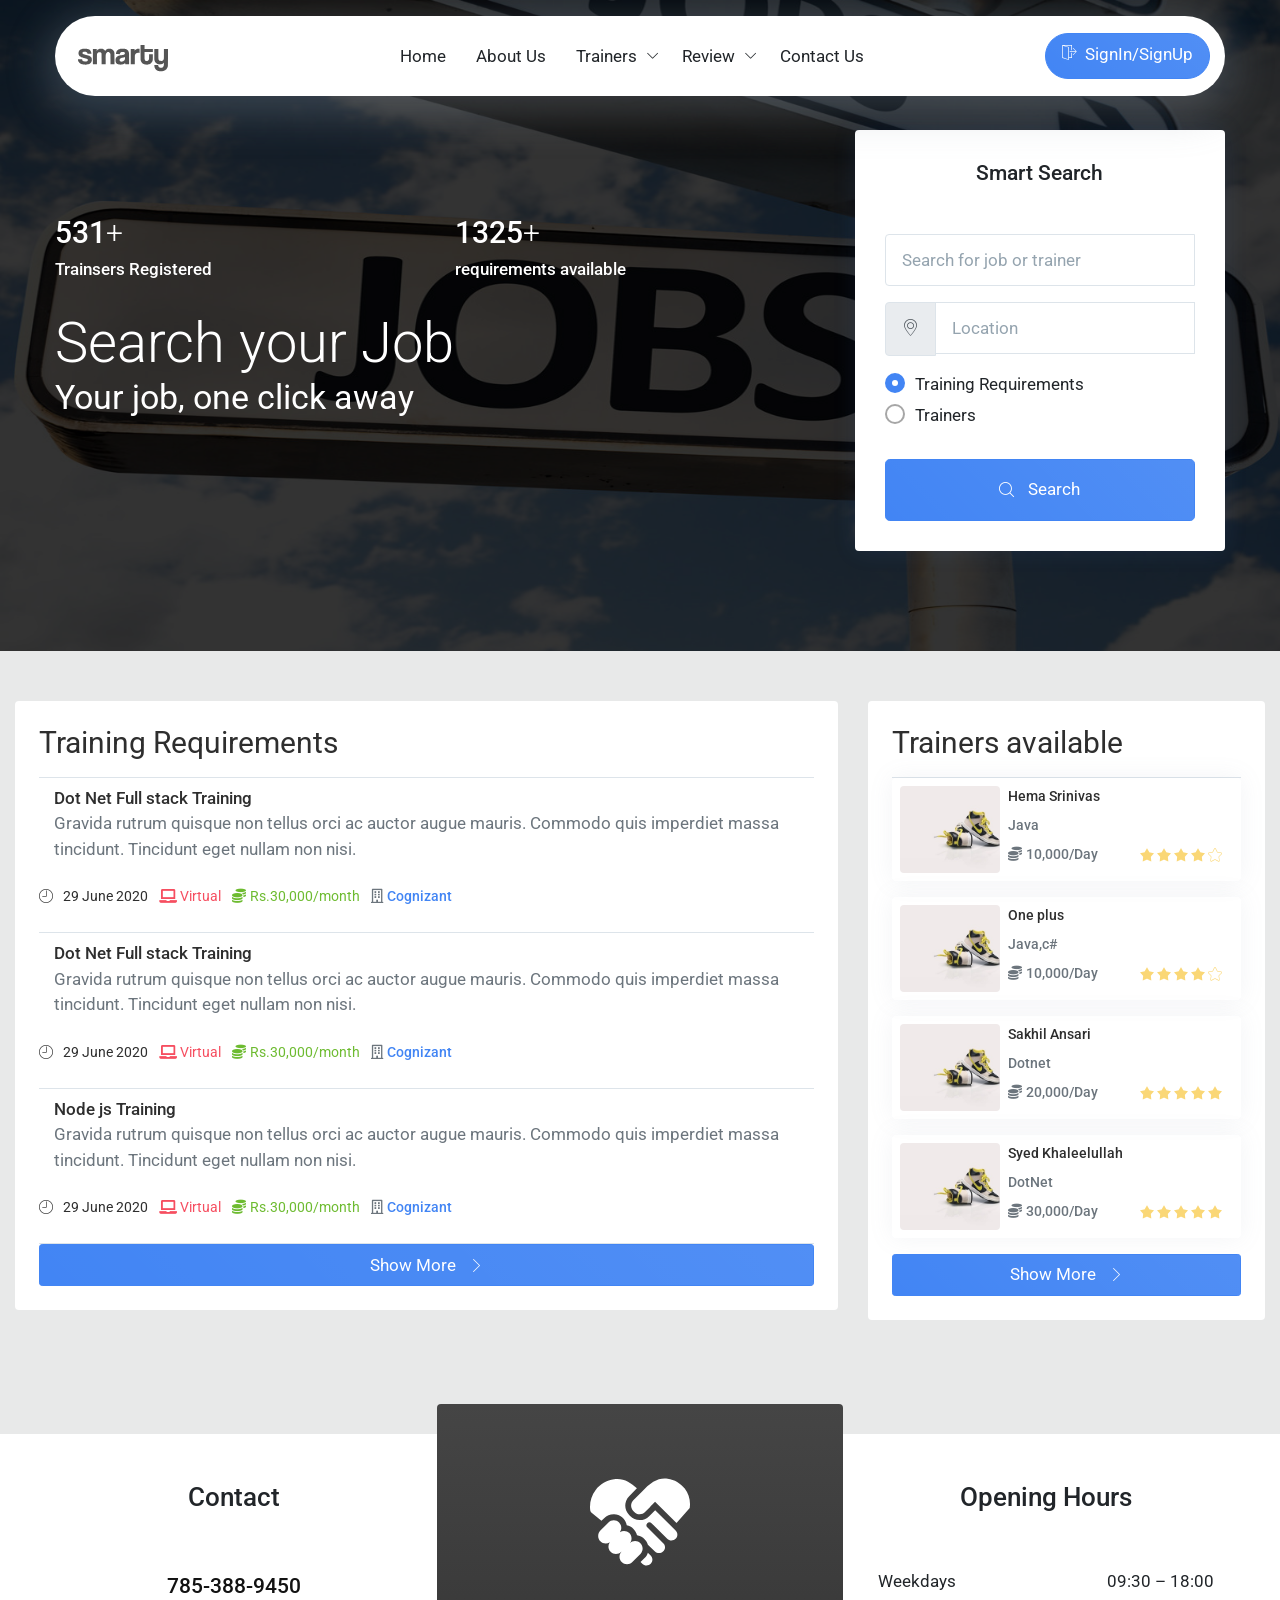
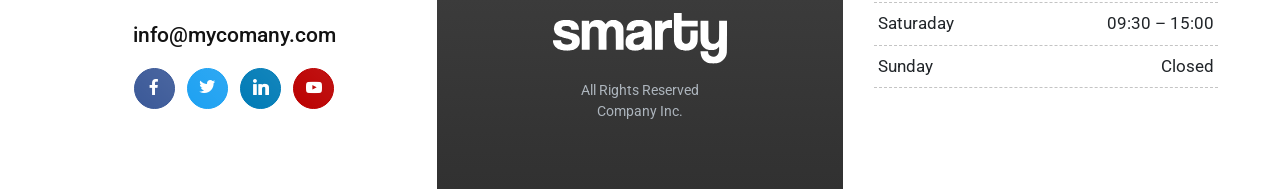
==== commit 1af16003: "added footer modal popup counters" ====
--- a/index.html
+++ b/index.html
@@ -235,7 +235,57 @@
 			
 									</ul>
 
-								
+									<!-- OPTIONS -->
+									<ul class=" d-none d-sm-none list-unstyled mb-0 d-flex justify-content-end mr-0">
+
+										<li class=" mx-1 dropdown">
+
+											<a href="#" aria-label="Account Options" id="dropdownAccountOptions" class="btn btn-sm rounded-circle btn-primary btn-soft-static shadow-none" data-toggle="dropdown" aria-expanded="false" aria-haspopup="true">
+												<span class="group-icon">
+													<i class="fi fi-user-male"></i>
+													<i class="fi fi-close"></i>
+												</span>
+											</a>
+
+
+							
+											<div aria-labelledby="dropdownAccountOptions" class="prefix-link-icon prefix-icon-dot dropdown-menu dropdown-menu-clean dropdown-menu-invert dropdown-click-ignore p-0 mt--18 fs--15">
+											
+												
+												
+												<a class="dropdown-link js-ajax-modal dropdown-item text-truncate font-weight-light" href="#"	data-href="#"
+												data-ajax-modal-size="modal-md"
+												data-ajax-modal-centered="true"
+												data-ajax-modal-backdrop="static">
+												Login As Trainer</a>
+												<a class="dropdown-link js-ajax-modal dropdown-item text-truncate font-weight-light" href="#"	data-href="_ajax/modal_signin_md.html"
+												data-ajax-modal-size="modal-md"
+												data-ajax-modal-centered="true"
+												data-ajax-modal-backdrop="static">
+												Login </a>
+												<a class="dropdown-link js-ajax-modal dropdown-item text-truncate font-weight-light" href="#"	data-href="_ajax/modal_signin_md.html"
+												data-ajax-modal-size="modal-md"
+												data-ajax-modal-centered="true"
+												data-ajax-modal-backdrop="static">
+												Register As Trainer</a>
+												<a class="dropdown-link js-ajax-modal dropdown-item text-truncate font-weight-light" href="#"	data-href="_ajax/modal_signin_md.html"
+												data-ajax-modal-size="modal-md"
+												data-ajax-modal-centered="true"
+												data-ajax-modal-backdrop="static">
+												Register</a>
+											
+												<!-- <div class="dropdown-divider mb-0"></div>
+												<a href="#!" title="Log Out" class="prefix-icon-ignore dropdown-footer dropdown-custom-ignore">
+													<i class="fi fi-power float-start"></i>
+													Signout
+												</a> -->
+											</div>
+
+										</li>
+
+
+									</ul>
+									<!-- /OPTIONS -->
 									
 								
 			
@@ -277,9 +327,29 @@
 		
 							<div class="row text-center-md text-center-xs d-middle justify-content-start">
 								
-								<div class="col-12 col-lg-6  order-md-1 order-lg-1 mb-5 text-white" data-aos="fade-in" data-aos-delay="0" data-aos-offset="0">
-		
-									<!-- main title -->
+								<div class="col-12 col-lg-8  order-md-1 order-lg-1 mb-5 text-white" data-aos="fade-in" data-aos-delay="0" data-aos-offset="0">
+		
+									
+								
+									<div class="row pt--30">
+										
+										<div class="col-6">
+											<div class="h3">
+												<span data-toggle="count" data-count-from="0" data-count-to="1000" data-count-duration="2500"
+													data-count-decimals="0">0</span><span class="font-weight-light">+</span>
+											</div>
+									
+											<h3 class="h6 m-0">Trainsers Registered</h3>
+										</div>
+										<div class="col-6">
+											<div class="h3">
+												<span data-toggle="count" data-count-from="0" data-count-to="2500" data-count-duration="2500"
+													data-count-decimals="0">0</span><span class="font-weight-light">+</span>
+											</div>
+									
+											<h3 class="h6 m-0">requirements available</h3>
+										</div>
+									</div>
 									<h1 class="h2-xs display-4 pt--30 mb-0">
 										<span class="d-inline-block">
 		
@@ -289,14 +359,15 @@
 										</span>
 									</h1>
 									
-									<!-- slogan -->
-									<p class="h2 h5-xs font-weight-normal mb-0">
+								
+									 <p class="h2 h5-xs font-weight-normal mb-0">
 										Your job, one click away
-									</p>
+									</p>  
+									
 		
 								</div>
 		
-								<div class="col-12 col-lg-6  order-md-2 order-lg-2 text-align-end align-items-start text-center-md text-center-xs" data-aos="fade-in" data-aos-delay="50" data-aos-offset="0">
+								<div class="col-12 col-lg-4  order-md-2 order-lg-2 text-align-end align-items-start text-center-md text-center-xs" data-aos="fade-in" data-aos-delay="50" data-aos-offset="0">
 		
 									<div class="d-inline-block bg-white shadow-primary-xs rounded p--30 mt--30 p-4-xs w-70 max-w-450 text-align-start">
 								
@@ -358,14 +429,14 @@
 					<!-- /COVER + SEARCH -->
 
 						<!-- Forum / Comunity -->
-					<section class="bg-light p--30">
+					<section class=" pt--50  " id="forumsection">
 						<div class="container-fluid">
 
-							<div class="row ">
-
-								<div class="mb-4 p-0 pr-3 col-12 col-lg-8">
-
-									<div class="bg-white  p-2 rounded">
+							<div class="row">
+
+								<div class="mb-4  col-12 col-lg-8">
+
+									<div class="bg-white  p-4 rounded">
 
 										<h2 class="h3 mb-3 text-dark font-weight-normal">
 											Training Requirements
@@ -374,7 +445,7 @@
 
 
 										<!-- item -->
-										<div class="clearfix border-bottom py-4">
+										<div class="clearfix border-bottom py-2 ">
 											<div class="d-flex">
 
 												
@@ -393,17 +464,17 @@
 
 											<ul class="list-inline  mt-2 text-muted fs--14">
 											
-												<li class="list-inline-item">
+												<li class="list-inline-item text-dark">
 													<i class="fi fi-time float-start"></i> 29 June 2020
 												</li>
-												<li class="list-inline-item">
+												<li class="list-inline-item text-danger">
 													<i class="fa fa-laptop" aria-hidden="true"></i> Virtual
 												</li>
-												<li class="list-inline-item">
+												<li class="list-inline-item text-success">
 													<i class="fas fa-coins mr-1" aria-hidden="true"></i>Rs.30,000/month
 												</li>
-												<li class="list-inline-item">
-													<i class="far fa-building mr-1"></i><a href="#" class=" font-weight-medium fs--18">Cognizant</a>
+												<li class="list-inline-item ">
+													<i class="far fa-building mr-1"></i><a href="#" class=" font-weight-medium ">Cognizant</a>
 												</li>
 											</ul>
 										</div>
@@ -411,7 +482,7 @@
 
 
 										<!-- item -->
-										<div class="clearfix border-bottom py-4">
+										<div class="clearfix border-bottom py-2">
 											<div class="d-flex">
 
 											
@@ -429,24 +500,25 @@
 
 											</div>
 
-											<ul class="list-inline mt-2 text-muted fs--14">
-												<li class="list-inline-item">
+											<ul class="list-inline  mt-2 text-muted fs--14">
+											
+												<li class="list-inline-item text-dark">
 													<i class="fi fi-time float-start"></i> 29 June 2020
 												</li>
-												<li class="list-inline-item">
-													<i class="fa fa-laptop" aria-hidden="true"></i> Classroom
-												</li>
-												<li class="list-inline-item">
+												<li class="list-inline-item text-danger">
+													<i class="fa fa-laptop" aria-hidden="true"></i> Virtual
+												</li>
+												<li class="list-inline-item text-success">
 													<i class="fas fa-coins mr-1" aria-hidden="true"></i>Rs.30,000/month
 												</li>
-												<li class="list-inline-item">
-													<i class="far fa-building mr-1"></i><a href="#" class=" font-weight-medium fs--18">TCS</a>
+												<li class="list-inline-item ">
+													<i class="far fa-building mr-1"></i><a href="#" class=" font-weight-medium ">Cognizant</a>
 												</li>
 											</ul>
 										</div>
 										<!-- /item -->
 										<!-- item -->
-										<div class="clearfix border-bottom py-4">
+										<div class="clearfix border-bottom py-2">
 											<div class="d-flex">
 
 											
@@ -463,18 +535,19 @@
 
 											</div>
 
-											<ul class="list-inline mt-2 text-muted fs--14">
-												<li class="list-inline-item">
+											<ul class="list-inline  mt-2 text-muted fs--14">
+											
+												<li class="list-inline-item text-dark">
 													<i class="fi fi-time float-start"></i> 29 June 2020
 												</li>
-												<li class="list-inline-item">
-													<i class="fa fa-laptop" aria-hidden="true"></i> Classroom
-												</li>
-												<li class="list-inline-item">
+												<li class="list-inline-item text-danger">
+													<i class="fa fa-laptop" aria-hidden="true"></i> Virtual
+												</li>
+												<li class="list-inline-item text-success">
 													<i class="fas fa-coins mr-1" aria-hidden="true"></i>Rs.30,000/month
 												</li>
-												<li class="list-inline-item">
-													<i class="far fa-building mr-1"></i><a href="#" class=" font-weight-medium fs--18">Wipro</a>
+												<li class="list-inline-item ">
+													<i class="far fa-building mr-1"></i><a href="#" class=" font-weight-medium ">Cognizant</a>
 												</li>
 											</ul>
 										</div>
@@ -489,8 +562,8 @@
 
 								</div>
 
-								<div class="  p-0 col-12 col-lg-4">
-									<div class="bg-white p-2 rounded">
+								<div class=" col-12 col-lg-4">
+									<div class="bg-white p-4 rounded">
 										<h2 class="h3 mb-3 text-dark font-weight-normal">
 										 Trainers available
 										</h2>
@@ -510,11 +583,11 @@
 												
 													
 												</p>
-												<p class="fs--14  mb-2 font-weight-medium text-dark">
+												<p class="fs--14  mb-2 font-weight-medium ">
 													Java
 													
 												</p>
-												<p class="fs--14  mb-2 font-weight-medium text-dark">
+												<p class="fs--14  mb-2 font-weight-medium ">
 													<i class="fas fa-coins mr-1" aria-hidden="true"></i>10,000/Day
 													<span class="rating-4  float-end m-0 float-none-xs text-warning fs--14 mt-1"></span>
 													
@@ -540,11 +613,11 @@
 											
 												
 											</p>
-											<p class="fs--14  mb-2 font-weight-medium text-dark">
+											<p class="fs--14  mb-2 font-weight-medium ">
 												Java,c#
 												
 											</p>
-											<p class="fs--14  mb-2 font-weight-medium text-dark">
+											<p class="fs--14  mb-2 font-weight-medium">
 												<i class="fas fa-coins mr-1" aria-hidden="true"></i>10,000/Day
 												<span class="rating-4 float-end m-0 float-none-xs text-warning fs--14 mt-1"></span>
 												
@@ -570,11 +643,11 @@
 										
 											
 										</p>
-										<p class="fs--14  mb-2 font-weight-medium text-dark">
+										<p class="fs--14  mb-2 font-weight-medium ">
 											Dotnet
 											
 										</p>
-										<p class="fs--14  mb-2 font-weight-medium text-dark">
+										<p class="fs--14  mb-2 font-weight-medium ">
 											<i class="fas fa-coins mr-1" aria-hidden="true"></i>20,000/Day
 											<span class="rating-5 float-end m-0 float-none-xs text-warning fs--14 mt-1"></span>
 											
@@ -600,11 +673,11 @@
 									
 										
 									</p>
-									<p class="fs--14  mb-2 font-weight-medium text-dark">
+									<p class="fs--14  mb-2 font-weight-medium ">
 										DotNet
 										
 									</p>
-									<p class="fs--14  mb-2 font-weight-medium text-dark">
+									<p class="fs--14  mb-2 font-weight-medium ">
 										<i class="fas fa-coins mr-1" aria-hidden="true"></i>30,000/Day
 										<span class="rating-5 float-end m-0 float-none-xs text-warning fs--14 mt-1"></span>
 										
@@ -640,81 +713,148 @@
 
 
 
-						<!-- Footer -->
-			<footer id="footer" class="footer-dark">
+			<!-- Footer -->
+			<footer id="footer" class="shadow-xs">
 				<div class="container">
 
-					<div class="row">
-						
-						<div class="bg-distinct col-12 col-md-6 col-lg-4 text-center p-0 py-5">
-
-							<!-- <div class="footer-svg-shape position-absolute absolute-top z-index-2 mt--n70 w-100 overflow-hidden pt--5">
-								<svg viewBox="0 0 1440 28" fill="none" xmlns="http://www.w3.org/2000/svg" preserveAspectRatio="none">
-									<path d="M0 28H1440C1440 28 1154 3.21961e-10 720 1.30487e-09C286 2.28777e-09 0 28 0 28Z"></path>
-								</svg>
-							</div> -->
-
-							<form method="post" action="#subscribe_url" class="px-4"> 
-
-								<input type="hidden" name="action" value="subscribe" tabindex="-1"> 
-								
-								<p id="btnAriaFooterFormTitle" class="text-muted">
-									Claim your candy now!
+					<div class="row gutters-lg">
+
+						<!-- col 1 : contact -->
+						<div class="order-3 order-lg-1 col">
+
+							<div class="py-5 px-3 text-center">
+
+								<h4>Contact</h4>
+
+								<div class="mb-4">
+
+									<ul class="list-unstyled mb-0 mt-5 px-3">
+
+										<li class="list-item py-2">
+
+											<a href="tel:+01-555-5555" class="clearfix py-1 h5 mb-0 d-block font-weight-medium">
+												785-388-9450
+											</a>
+
+										</li>
+
+										<li class="list-item py-2">
+
+											<a href="mailto:info@mycomany.com" class="clearfix py-1 h5 d-block font-weight-medium">
+												info@mycomany.com
+											</a>
+
+										</li>
+
+									</ul>
+
+
+									<!-- social -->
+									<div class="clearfix"> 
+
+										<a href="#!" class="btn btn-sm btn-facebook transition-hover-top mb-2 rounded-circle text-white" rel="noopener" aria-label="facebook page">
+											<i class="fi fi-social-facebook"></i> 
+										</a>
+
+										<a href="#!" class="btn btn-sm btn-twitter transition-hover-top mb-2 rounded-circle text-white" rel="noopener" aria-label="twitter page">
+											<i class="fi fi-social-twitter"></i> 
+										</a>
+
+										<a href="#!" class="btn btn-sm btn-linkedin transition-hover-top mb-2 rounded-circle text-white" rel="noopener" aria-label="linkedin page">
+											<i class="fi fi-social-linkedin"></i> 
+										</a>
+
+										<a href="#!" class="btn btn-sm btn-youtube transition-hover-top mb-2 rounded-circle text-white" rel="noopener" aria-label="youtube page">
+											<i class="fi fi-social-youtube"></i> 
+										</a>
+
+									</div>
+									<!-- /social -->
+
+
+								</div>
+							
+							</div>
+
+						</div>
+
+
+						<!-- MIDDLE : LOGO -->
+						<div class="order-2 col-12 col-lg-4 col-xl-4 mt--n30 m-0-xs m-0-md bg-gradient-dark rounded-top d-flex flex-wrap align-items-center justify-content-center">
+
+							<div class="px-4 py-5 text-center">
+
+								<!-- svg icon -->
+								<div class="py-3">
+									<svg width="100" height="100" viewBox="0 0 512 512" fill="#ffffff"><path d="M485.045 84.997c-21.364-28.044-52.4-46.114-87.392-50.882-5.227-.712-10.433-1.073-15.474-1.073-20.222 0-39.232 5.67-58.116 17.333-21.101 13.032-40.502 32.378-61.022 52.841l-41.329 41.508c-14.991 15.012-14.991 39.438 0 54.45l5.065 5.072c7.243 7.254 16.965 11.701 27.215 11.847 10.469.148 20.338-3.856 27.782-11.286l24.908-24.535c1.813-1.785 3.421-4.895 26.408-27.798l109.88 108.883 66.493-76.001c.708-.77 1.157-1.724 1.298-2.758 4.779-34.895-4.354-69.556-25.716-97.601zM258.203 365.01c-7.268-7.279-16.934-11.288-27.217-11.288s-19.948 4.009-27.217 11.288l-.701.702c13.402-15.102 12.884-38.313-1.564-52.782-7.268-7.279-16.934-11.288-27.216-11.288-7.642 0-14.941 2.218-21.171 6.344 10.665-15.026 9.286-36.053-4.157-49.514-7.268-7.279-16.934-11.288-27.216-11.288s-19.948 4.009-27.217 11.288l-41.413 41.473c-14.99 15.012-14.99 39.439 0 54.451 7.268 7.28 16.934 11.289 27.216 11.289 7.642 0 14.941-2.218 21.171-6.344-10.665 15.025-9.286 36.052 4.156 49.513 7.268 7.279 16.934 11.288 27.216 11.288s19.948-4.009 27.217-11.288l.706-.707c-13.408 15.101-12.892 38.316 1.558 52.787 7.268 7.279 16.934 11.288 27.216 11.288s19.948-4.009 27.216-11.288l41.413-41.474c14.995-15.011 14.995-39.438.004-54.45zM296.273 412.813c-3.189 10.192-8.792 19.785-16.843 27.846l-20.565 20.596 8.802 8.802c11.84 11.841 31.027 11.871 42.905.068 11.957-11.882 11.956-31.227-.002-43.108zM333.747 195.378l-30.86 30.741c-12.947 12.883-30.107 19.978-48.333 19.978l-.988-.007c-17.924-.254-34.978-7.586-48.018-20.646l-5.064-5.072c-26.662-26.701-26.662-70.146 0-96.846l39.585-39.756c-31.451-28.733-67.978-53.085-116.864-46.419-37.703 5.136-71.143 24.606-94.16 54.822-23.019 30.217-32.859 67.563-27.708 105.16.52 3.798 2.45 7.263 5.407 9.712l51.866 42.94 13.691-13.711c13.617-13.637 31.963-20.825 51.342-20.031 14.837.608 29.174 6.079 40.617 15.543 1.905 1.575 3.687 3.235 5.373 4.955l.558.532c.232.233.433.471.634.708 9.395 10.076 15.175 22.32 17.355 35.071 13.005 2.667 24.956 9.067 34.555 18.68 9.091 9.104 15.063 20.159 17.953 31.83.191-.254 2.033.289 4.602 1.66 12.845 2.717 24.646 9.079 34.142 18.591 8.186 8.197 13.848 17.976 17.007 28.361l36.124 34.536c11.479 10.975 29.531 11.103 41.16.286 1.081-1.006 1.992-1.879 2.666-2.554l.497-.511c9.994-10.538 9.576-27.196-.694-37.465l-83.018-83.015c-5.99-5.99-5.976-15.689.031-21.662 6.008-5.973 15.734-5.96 21.724.031l80.485 80.49c11.84 11.841 31.027 11.871 42.905.068 11.957-11.882 11.956-31.227-.003-43.108z"/></svg>
+								</div>
+
+								<!-- logo -->
+								<div class="py-3">
+									<img height="60" src="assets/images/logo/logo_light.svg" alt="...">
+								</div>
+
+								<!-- copyright -->
+								<p class="fs--14">
+									All Rights Reserved
+									<br>
+									Company Inc.
 								</p>
-								
-									
-								<div class="input-group-over input-group-pill mb-4"> 
-									
-									<input required class="form-control b-0" name="subscriber_email" type="email" value="" placeholder="email address..." aria-label="email address...">
-									
-									<button type="submit" class="btn bg-transparent shadow-none" aria-label="subscribe" aria-labelledby="btnAriaFooterFormTitle"> 
-										<i class="fi fi-send fs--18"></i> 
-									</button>
-
-								</div>
-
-
-							</form>
-
-							<div class="mt--12"> 
-
-								<a href="#!" class="btn btn-sm btn-facebook transition-hover-top mb-2 rounded-circle" rel="noopener" aria-label="facebook page">
-									<i class="fi fi-social-facebook"></i> 
-								</a>
-
-								<a href="#!" class="btn btn-sm btn-twitter transition-hover-top mb-2 rounded-circle" rel="noopener" aria-label="twitter page">
-									<i class="fi fi-social-twitter"></i> 
-								</a>
-
-								<a href="#!" class="btn btn-sm btn-linkedin transition-hover-top mb-2 rounded-circle" rel="noopener" aria-label="linkedin page">
-									<i class="fi fi-social-linkedin"></i> 
-								</a>
-
-								<a href="#!" class="btn btn-sm btn-youtube transition-hover-top mb-2 rounded-circle" rel="noopener" aria-label="youtube page">
-									<i class="fi fi-social-youtube"></i> 
-								</a>
 
 							</div>
 
 						</div>
 
 
-						<div class="col-12 col-md-6 col-lg-8 py-5 fs--15 text-center-xs">
-
-							<h3 class="fs--15 text-muted">SPY US! WE'VE GOT SECRETS!</h3>
-
-							<ul class="mt--30 mb-0 breadcrumb bg-transparent p-0 block-xs"> 
-								<li class="breadcrumb-item"><a href="contact-1.html">Contact</a></li> 
-								<li class="breadcrumb-item"><a href="about-us-1.html">About Us</a></li> 
-								<li class="breadcrumb-item"><a href="page-terms-and-conditions.html">Terms &amp; Conditions</a></li> 
-								<li class="breadcrumb-item"><a href="page-cookie.html">GDPR &amp; Cookies</a></li> 
-							</ul>
-
-							<div class="text-muted mt--30">
-								<p>
-									Frontend? Admin? What if you don't need anymore to learn and work with two different templates on your projects? 
-									<b>What would you do if time really matter?</b> Both: frontend and admin uses exactly the same core and all elements can be used in both sides because... actually there are no such thing "two sides" with Smarty!
-								</p>
+						<!-- col 2 : Opening -->
+						<div class="order-1 order-lg-3 col">
+
+							<div class="py-5">
+
+								<h4 class="text-center mb-5">Opening Hours</h4>
+
+								<ul class="list-unstyled mb-0 px-3">
+
+									<li class="list-item d-flex border-dashed border-dark-soft bx-0 bt-0 px-1 py-2">
+
+										<div class="w-50">
+											Weekdays
+										</div>
+
+										<div class="w-50 text-align-end">
+											09:30 &ndash; 18:00
+										</div>
+
+									</li>
+
+
+									<li class="list-item d-flex border-dashed border-dark-soft bx-0 bt-0 px-1 py-2">
+
+										<div class="w-50">
+											Saturaday
+										</div>
+
+										<div class="w-50 text-align-end">
+											09:30 &ndash; 15:00
+										</div>
+
+									</li>
+
+
+									<li class="list-item d-flex border-dashed border-dark-soft bx-0 bt-0 px-1 py-2">
+
+										<div class="w-50">
+											Sunday
+										</div>
+
+										<div class="w-50 text-align-end">
+											Closed
+										</div>
+
+									</li>
+
+								</ul>
+
 							</div>
 
 						</div>
@@ -722,50 +862,15 @@
 					</div>
 
 				</div>
-
-				<div class="bg-distinct py-3 clearfix">
-
-					<div class="container clearfix font-weight-light text-center-xs">
-
-						<div class="fs--14 py-2 float-start float-none-xs m-0-xs">
-							&copy; My Company Inc.
-						</div>
-
-						<ul class="list-inline mb-0 mt-2 float-end float-none-xs m-0-xs"> 
-							<li class="list-inline-item m-0"> 
-								<img width="38" height="24" class="lazy" data-src="assets/images/credit_card/visa.svg" src="[data-uri]" alt="visa credit card icon">
-							</li> 
-
-							<li class="list-inline-item m-0"> 
-								<img width="38" height="24" class="lazy" data-src="assets/images/credit_card/mastercard.svg" src="[data-uri]" alt="mastercard credit card icon">
-							</li> 
-
-							<li class="list-inline-item m-0"> 
-								<img width="38" height="24" class="lazy" data-src="assets/images/credit_card/discover.svg" src="[data-uri]" alt="discover credit card icon">
-							</li>
-
-							<li class="list-inline-item m-0"> 
-								<img width="38" height="24" class="lazy" data-src="assets/images/credit_card/amazon.svg" src="[data-uri]" alt="amazon credit card icon">
-							</li>
-							
-							<li class="list-inline-item m-0"> 
-								<img width="38" height="24" class="lazy" data-src="assets/images/credit_card/paypal.svg" src="[data-uri]" alt="paypal credit card icon">
-							</li>
-
-							<li class="list-inline-item m-0"> 
-								<img width="38" height="24" class="lazy" data-src="assets/images/credit_card/skrill.svg" src="[data-uri]" alt="skrill credit card icon">
-							</li>
-
-							<!-- more vendors on assets/images/credit_card/ -->
-
-						</ul>
-
-					</div>
-				</div>
-
 			</footer>
 			<!-- /Footer -->
 		</div>
+		<div id="onload_modal_shop" class="hide js-onload js-ajax-modal" 
+		data-href="_ajax/modal_shop.html" 
+		data-ajax-modal-delay="3000" 
+		data-ajax-modal-size="modal-lg" 
+		data-ajax-modal-centered="true" 
+		data-ajax-modal-backdrop=""></div>
 	
 
 
--- a/style.css
+++ b/style.css
@@ -13,4 +13,7 @@
 #bgimage{
     width: 100%;
     background-size: 100% 100%;
+}
+#forumsection{
+    background-color: #e8e9e9;
 }
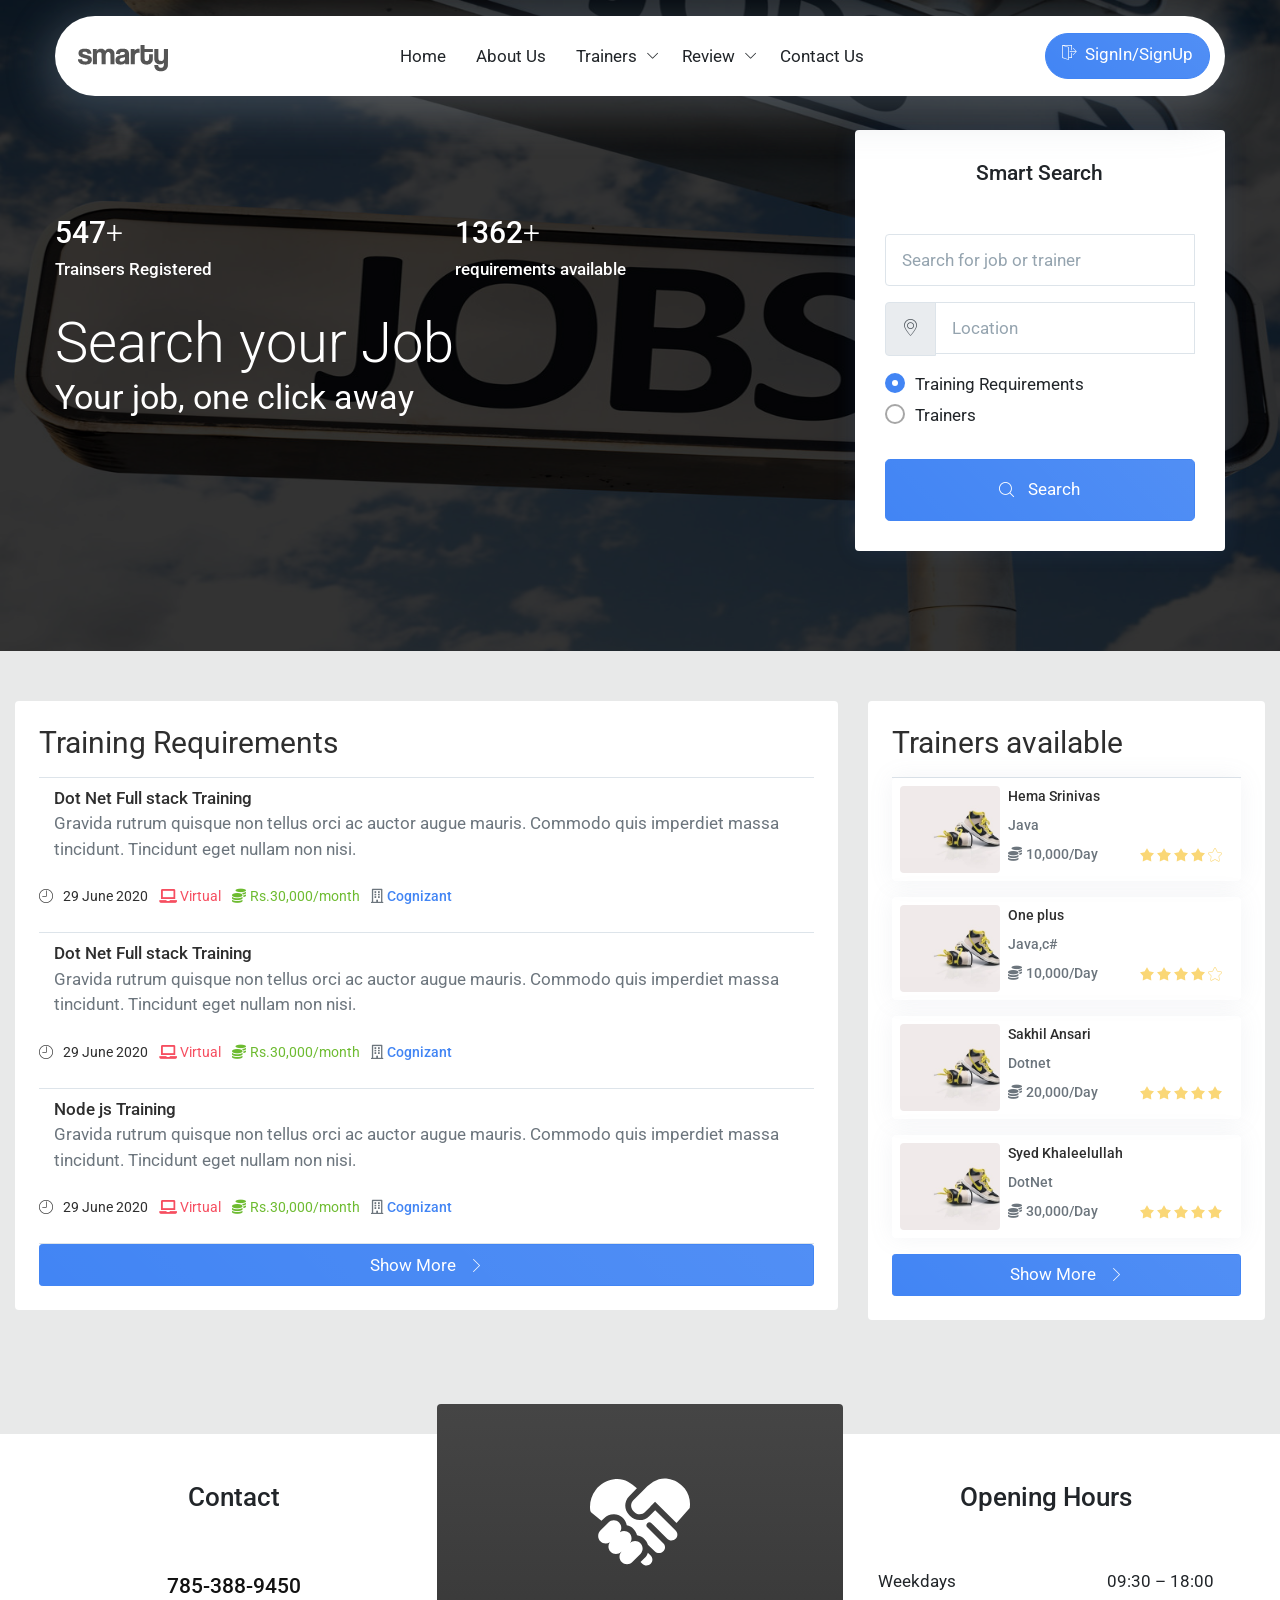
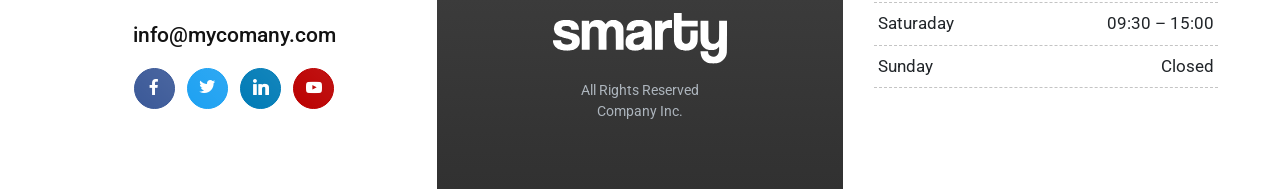
==== commit 0357666d: "trainers,training requirements added" ====
--- a/index.html
+++ b/index.html
@@ -376,7 +376,7 @@
 											<span class="d-inline-block pl-2 pr-2">Smart Search</span>
 										</h2>
 		
-										<form novalidate class="bs-validate" method="get" action="#">
+										<form novalidate class="bs-validate" method="get" action="searchfunction.html">
 										
 										
 											<div class="input-group  mb-3">
@@ -436,7 +436,7 @@
 
 								<div class="mb-4  col-12 col-lg-8">
 
-									<div class="bg-white  p-4 rounded">
+									<div class="bg-white  p-4	 rounded">
 
 										<h2 class="h3 mb-3 text-dark font-weight-normal">
 											Training Requirements
--- a/style.css
+++ b/style.css
@@ -16,4 +16,12 @@
 }
 #forumsection{
     background-color: #e8e9e9;
+}
+#trainerprofileimagesize{
+    width: 100%;
+    background-image: url("myPic.jpg");
+
+    background-size: 100% 100%;
+    background-repeat: no-repeat;
+
 }
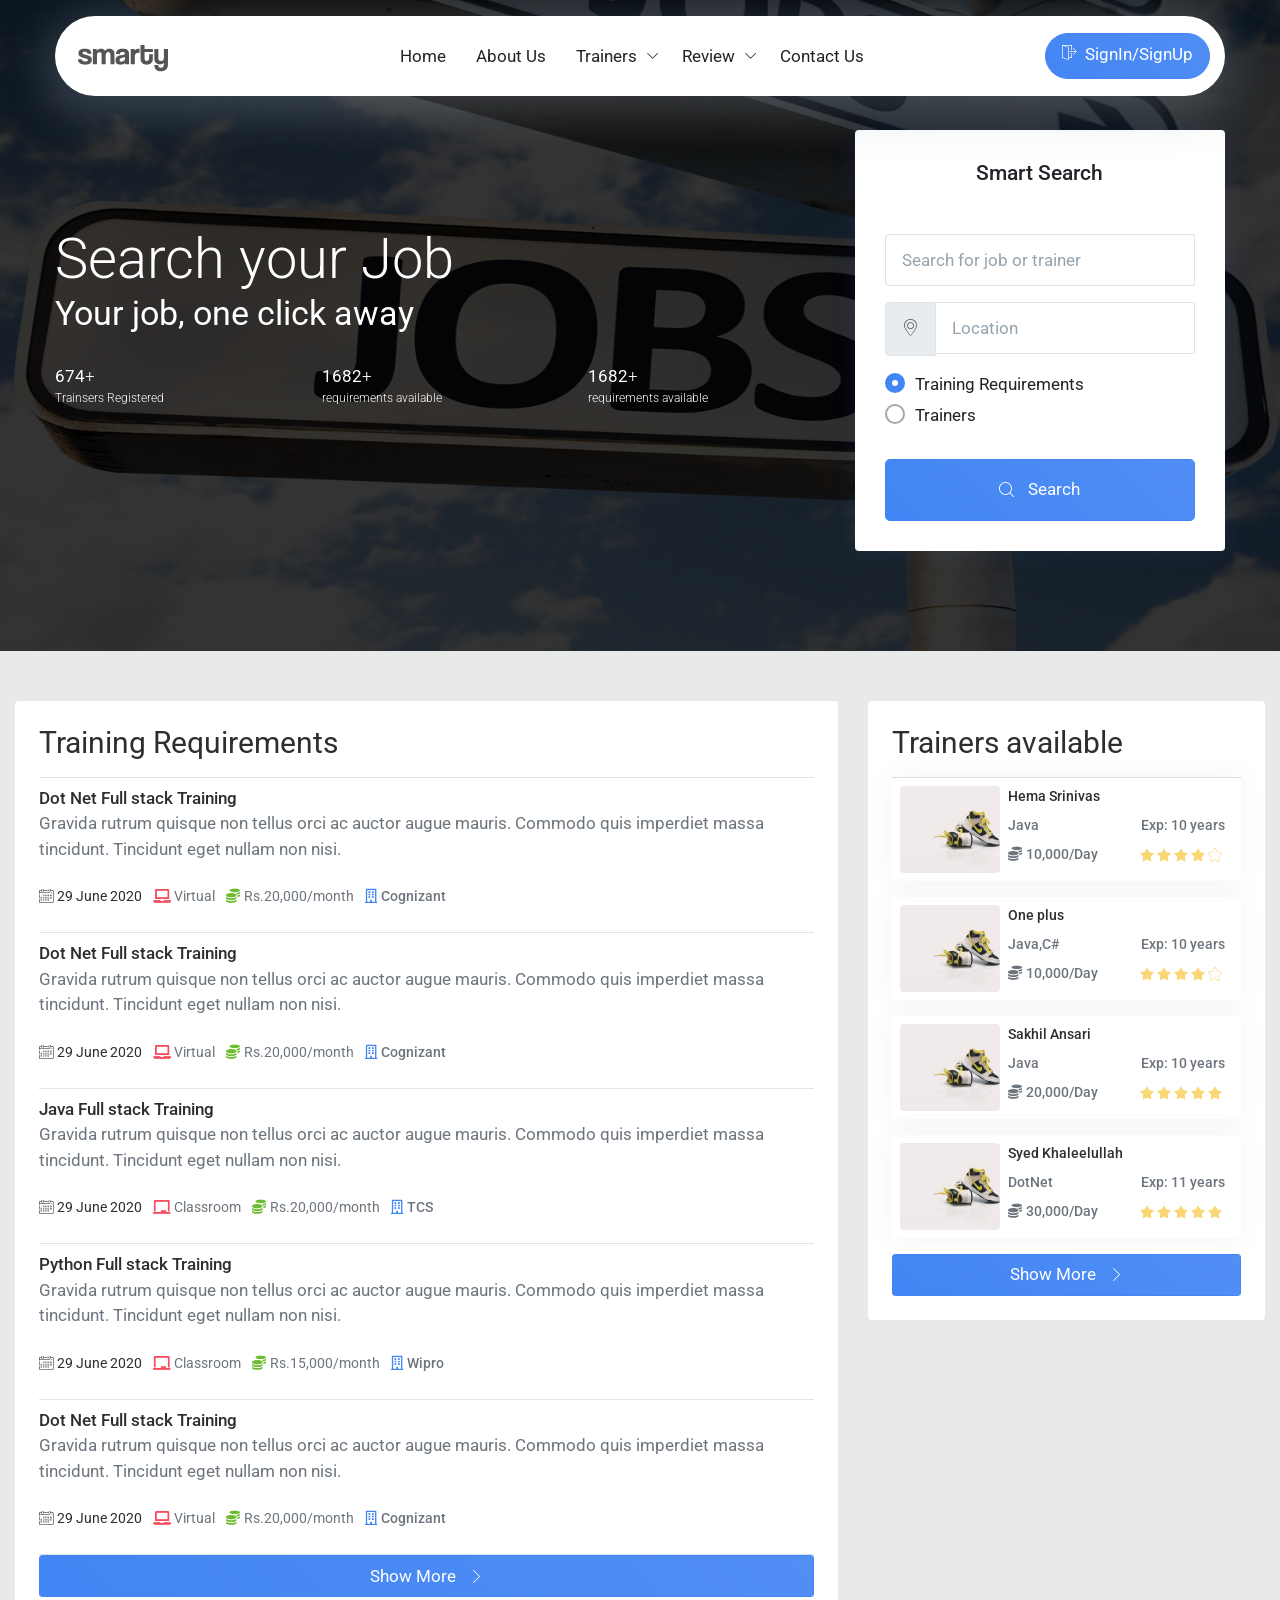
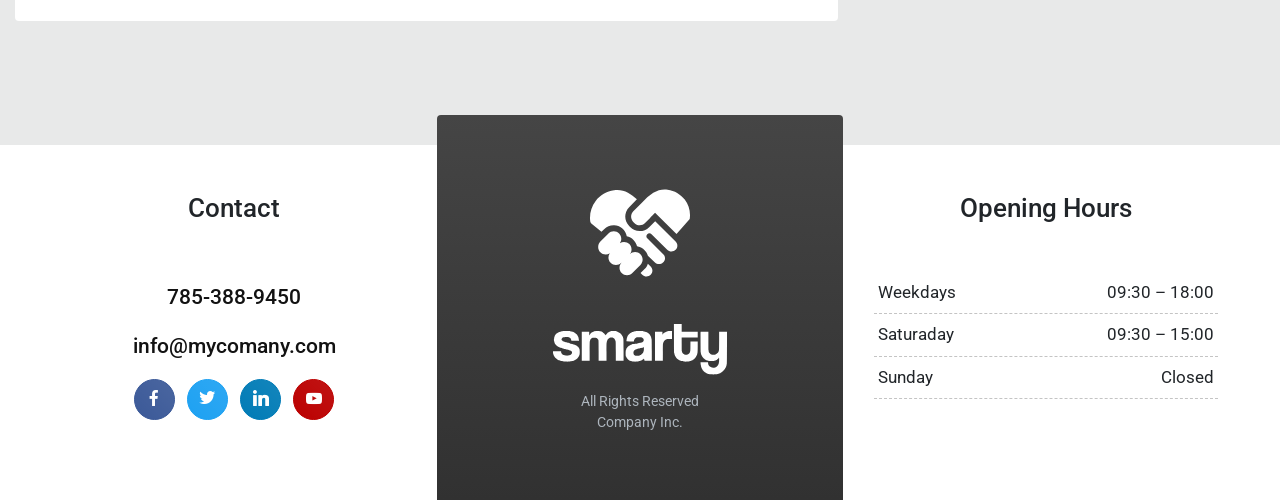
==== commit 192e293e: "modified requirements" ====
--- a/index.html
+++ b/index.html
@@ -331,25 +331,7 @@
 		
 									
 								
-									<div class="row pt--30">
-										
-										<div class="col-6">
-											<div class="h3">
-												<span data-toggle="count" data-count-from="0" data-count-to="1000" data-count-duration="2500"
-													data-count-decimals="0">0</span><span class="font-weight-light">+</span>
-											</div>
-									
-											<h3 class="h6 m-0">Trainsers Registered</h3>
-										</div>
-										<div class="col-6">
-											<div class="h3">
-												<span data-toggle="count" data-count-from="0" data-count-to="2500" data-count-duration="2500"
-													data-count-decimals="0">0</span><span class="font-weight-light">+</span>
-											</div>
-									
-											<h3 class="h6 m-0">requirements available</h3>
-										</div>
-									</div>
+									
 									<h1 class="h2-xs display-4 pt--30 mb-0">
 										<span class="d-inline-block">
 		
@@ -363,7 +345,33 @@
 									 <p class="h2 h5-xs font-weight-normal mb-0">
 										Your job, one click away
 									</p>  
-									
+									<div class="row pt--30">
+										
+										<div class="col-4">
+											<div class="text-white">
+												<span data-toggle="count" data-count-from="0" data-count-to="1000" data-count-duration="2500"
+													data-count-decimals="0">0</span><span class="font-weight-light">+</span>
+											</div>
+									
+											<p class="text-white font-weight-light fs--12  m-0">Trainsers Registered</p>
+										</div>
+										<div class="col-4">
+											<div class="text-white">
+												<span data-toggle="count" data-count-from="0" data-count-to="2500" data-count-duration="2500"
+													data-count-decimals="0">0</span><span class="font-weight-light">+</span>
+											</div>
+									
+											<p class="text-white font-weight-light fs--12 m-0">requirements available</p>
+										</div>
+										<div class="col-4">
+											<div class="text-white">
+												<span data-toggle="count" data-count-from="0" data-count-to="2500" data-count-duration="2500"
+													data-count-decimals="0">0</span><span class="font-weight-light">+</span>
+											</div>
+									
+											<p class="text-white font-weight-light fs--12 m-0">requirements available</p>
+										</div>
+									</div>
 		
 								</div>
 		
@@ -444,15 +452,122 @@
 										<li class="dropdown-divider"></li>
 
 
+									<!-- item -->
+									<div class="clearfix border-bottom px-0 py-2 ">
+										<div class="d-flex">
+
+											
+
+											<div class=" px-0">
+												<a href="forum-topic.html" class="h6 text-dark">
+													Dot Net Full stack Training
+												</a>
+
+												<p>
+													Gravida rutrum quisque non tellus orci ac auctor augue mauris. Commodo quis imperdiet massa tincidunt. Tincidunt eget nullam non nisi.
+												</p>
+											</div>
+
+										</div>
+
+										<ul class="list-inline  mt-2 text-muted fs--14">
+										
+											<li class="list-inline-item text-dark">
+												<i class="fi fi-calendar mr-1  float-start"></i> 29 June 2020
+											</li>
+											<li class="list-inline-item ">
+												<i class="fa fa-laptop text-danger"></i><span class="text-muted"> Virtual</span>
+											</li>
+											<li class="list-inline-item ">
+												<i class="fas fa-coins mr-1 text-success" aria-hidden="true"></i>Rs.20,000/month
+											</li>
+											<li class="list-inline-item ">
+												<i class="far fa-building mr-1 text-primary"></i><a href="#" class=" font-weight-medium text-muted">Cognizant</a>
+											</li>
+										</ul>
+									</div>
+									<!-- /item -->
+									<!-- item -->
+									<div class="clearfix border-bottom py-2 ">
+										<div class="d-flex">
+
+											
+
+											<div class=" px-0">
+												<a href="forum-topic.html" class="h6 text-dark">
+													Dot Net Full stack Training
+												</a>
+
+												<p>
+													Gravida rutrum quisque non tellus orci ac auctor augue mauris. Commodo quis imperdiet massa tincidunt. Tincidunt eget nullam non nisi.
+												</p>
+											</div>
+
+										</div>
+
+										<ul class="list-inline  mt-2 text-muted fs--14">
+										
+											<li class="list-inline-item text-dark">
+												<i class="fi fi-calendar mr-1 float-start"></i> 29 June 2020
+											</li>
+											<li class="list-inline-item ">
+												<i class="fa fa-laptop text-danger"></i><span class="text-muted"> Virtual</span>
+											</li>
+											<li class="list-inline-item ">
+												<i class="fas fa-coins mr-1 text-success" aria-hidden="true"></i>Rs.20,000/month
+											</li>
+											<li class="list-inline-item ">
+												<i class="far fa-building mr-1 text-primary"></i><a href="#" class=" font-weight-medium text-muted">Cognizant</a>
+											</li>
+										</ul>
+									</div>
+									<!-- /item -->
+											<!-- item -->
+									<div class="clearfix border-bottom py-2 ">
+										<div class="d-flex">
+
+											
+
+									
+											<div class=" px-0">
+												<a href="forum-topic.html" class="h6 text-dark">
+													Java Full stack Training
+												</a>
+
+												<p>
+													Gravida rutrum quisque non tellus orci ac auctor augue mauris. Commodo quis imperdiet massa tincidunt. Tincidunt eget nullam non nisi.
+												</p>
+											</div>
+
+										</div>
+
+										<ul class="list-inline  mt-2 text-muted fs--14">
+										
+											<li class="list-inline-item text-dark">
+												<i class="fi fi-calendar mr-1 float-start"></i> 29 June 2020
+											</li>
+											<li class="list-inline-item ">
+												<i class="fa fa-chalkboard text-danger"></i><span class="text-muted"> Classroom</span>
+											</li>
+											<li class="list-inline-item ">
+												<i class="fas fa-coins mr-1 text-success" aria-hidden="true"></i>Rs.20,000/month
+											</li>
+											<li class="list-inline-item ">
+												<i class="far fa-building mr-1 text-primary"></i><a href="#" class=" font-weight-medium text-muted">TCS</a>
+											</li>
+										</ul>
+									</div>
+									<!-- /item -->
 										<!-- item -->
 										<div class="clearfix border-bottom py-2 ">
 											<div class="d-flex">
 
 												
 
-												<div class="col">
+											
+												<div class=" px-0">
 													<a href="forum-topic.html" class="h6 text-dark">
-														Dot Net Full stack Training
+														Python Full stack Training
 													</a>
 
 													<p>
@@ -463,95 +578,61 @@
 											</div>
 
 											<ul class="list-inline  mt-2 text-muted fs--14">
-											
+										
 												<li class="list-inline-item text-dark">
-													<i class="fi fi-time float-start"></i> 29 June 2020
-												</li>
-												<li class="list-inline-item text-danger">
-													<i class="fa fa-laptop" aria-hidden="true"></i> Virtual
-												</li>
-												<li class="list-inline-item text-success">
-													<i class="fas fa-coins mr-1" aria-hidden="true"></i>Rs.30,000/month
+													<i class="fi fi-calendar mr-1 float-start"></i> 29 June 2020
 												</li>
 												<li class="list-inline-item ">
-													<i class="far fa-building mr-1"></i><a href="#" class=" font-weight-medium ">Cognizant</a>
+													<i class="fa fa-chalkboard text-danger"></i> Classroom
+												</li>
+												<li class="list-inline-item ">
+													<i class="fas fa-coins mr-1 text-success" aria-hidden="true"></i>Rs.15,000/month
+												</li>
+												<li class="list-inline-item ">
+													<i class="far fa-building mr-1 text-primary"></i><a href="#" class=" font-weight-medium text-muted">Wipro</a>
 												</li>
 											</ul>
 										</div>
 										<!-- /item -->
-
-
-										<!-- item -->
-										<div class="clearfix border-bottom py-2">
-											<div class="d-flex">
-
-											
-
-												<div class="col">
-													<a href="forum-topic.html" class="h6 text-dark">
-														Dot Net Full stack Training
-													</a>
-
-													<p>
-														Gravida rutrum quisque non tellus orci ac auctor augue mauris. Commodo quis imperdiet massa tincidunt. Tincidunt eget nullam non nisi.
-													</p>
-													
-												</div>
-
-											</div>
-
-											<ul class="list-inline  mt-2 text-muted fs--14">
-											
-												<li class="list-inline-item text-dark">
-													<i class="fi fi-time float-start"></i> 29 June 2020
-												</li>
-												<li class="list-inline-item text-danger">
-													<i class="fa fa-laptop" aria-hidden="true"></i> Virtual
-												</li>
-												<li class="list-inline-item text-success">
-													<i class="fas fa-coins mr-1" aria-hidden="true"></i>Rs.30,000/month
-												</li>
-												<li class="list-inline-item ">
-													<i class="far fa-building mr-1"></i><a href="#" class=" font-weight-medium ">Cognizant</a>
-												</li>
-											</ul>
-										</div>
-										<!-- /item -->
-										<!-- item -->
-										<div class="clearfix border-bottom py-2">
-											<div class="d-flex">
-
-											
-
-												<div class="col">
-													<a href="forum-topic.html" class="h6 text-dark">
-														Node js Training
-													</a>
-
-													<p>
-														Gravida rutrum quisque non tellus orci ac auctor augue mauris. Commodo quis imperdiet massa tincidunt. Tincidunt eget nullam non nisi.
-													</p>
-												</div>
-
-											</div>
-
-											<ul class="list-inline  mt-2 text-muted fs--14">
-											
-												<li class="list-inline-item text-dark">
-													<i class="fi fi-time float-start"></i> 29 June 2020
-												</li>
-												<li class="list-inline-item text-danger">
-													<i class="fa fa-laptop" aria-hidden="true"></i> Virtual
-												</li>
-												<li class="list-inline-item text-success">
-													<i class="fas fa-coins mr-1" aria-hidden="true"></i>Rs.30,000/month
-												</li>
-												<li class="list-inline-item ">
-													<i class="far fa-building mr-1"></i><a href="#" class=" font-weight-medium ">Cognizant</a>
-												</li>
-											</ul>
-										</div>
-										<!-- /item -->
+											<!-- item -->
+									<div class="clearfix border-bottom py-2 ">
+										<div class="d-flex">
+
+											
+
+										
+											<div class=" px-0">
+												<a href="forum-topic.html" class="h6 text-dark">
+													Dot Net Full stack Training
+												</a>
+
+												<p>
+													Gravida rutrum quisque non tellus orci ac auctor augue mauris. Commodo quis imperdiet massa tincidunt. Tincidunt eget nullam non nisi.
+												</p>
+											</div>
+
+										</div>
+
+										<ul class="list-inline  mt-2 text-muted fs--14">
+										
+											<li class="list-inline-item text-dark">
+												<i class="fi fi-calendar mr-1 float-start"></i> 29 June 2020
+											</li>
+											<li class="list-inline-item ">
+												<i class="fa fa-laptop text-danger"></i><span class="text-muted"> Virtual</span>
+											</li>
+											<li class="list-inline-item ">
+												<i class="fas fa-coins mr-1 text-success" aria-hidden="true"></i>Rs.20,000/month
+											</li>
+											<li class="list-inline-item ">
+												<i class="far fa-building mr-1 text-primary"></i><a href="#" class=" font-weight-medium text-muted">Cognizant</a>
+											</li>
+										</ul>
+									</div>
+									<!-- /item -->
+
+
+									
 										<div class="text-align-end">
 											<a href="niche.classifieds-category.html" class="btn btn-block btn-primary btn-sm">
 												<span>Show More</span>
@@ -584,7 +665,8 @@
 													
 												</p>
 												<p class="fs--14  mb-2 font-weight-medium ">
-													Java
+													Java<span class="float-end">Exp: 10 years</span>
+													
 													
 												</p>
 												<p class="fs--14  mb-2 font-weight-medium ">
@@ -614,7 +696,8 @@
 												
 											</p>
 											<p class="fs--14  mb-2 font-weight-medium ">
-												Java,c#
+												Java,C#<span class="float-end">Exp: 10 years</span>
+												
 												
 											</p>
 											<p class="fs--14  mb-2 font-weight-medium">
@@ -644,7 +727,8 @@
 											
 										</p>
 										<p class="fs--14  mb-2 font-weight-medium ">
-											Dotnet
+											Java<span class="float-end">Exp: 10 years</span>
+											
 											
 										</p>
 										<p class="fs--14  mb-2 font-weight-medium ">
@@ -674,7 +758,8 @@
 										
 									</p>
 									<p class="fs--14  mb-2 font-weight-medium ">
-										DotNet
+										DotNet<span class="float-end">Exp: 11 years</span>
+										
 										
 									</p>
 									<p class="fs--14  mb-2 font-weight-medium ">
--- a/style.css
+++ b/style.css
@@ -24,4 +24,15 @@
     background-size: 100% 100%;
     background-repeat: no-repeat;
 
-}+}
+
+#footer2 {
+    position: fixed;
+    left: 0;
+    bottom: 0;
+    width: 100%;
+    background-color: white;
+    color: black;
+    text-align: center;
+    margin-bottom: 0;
+ }
